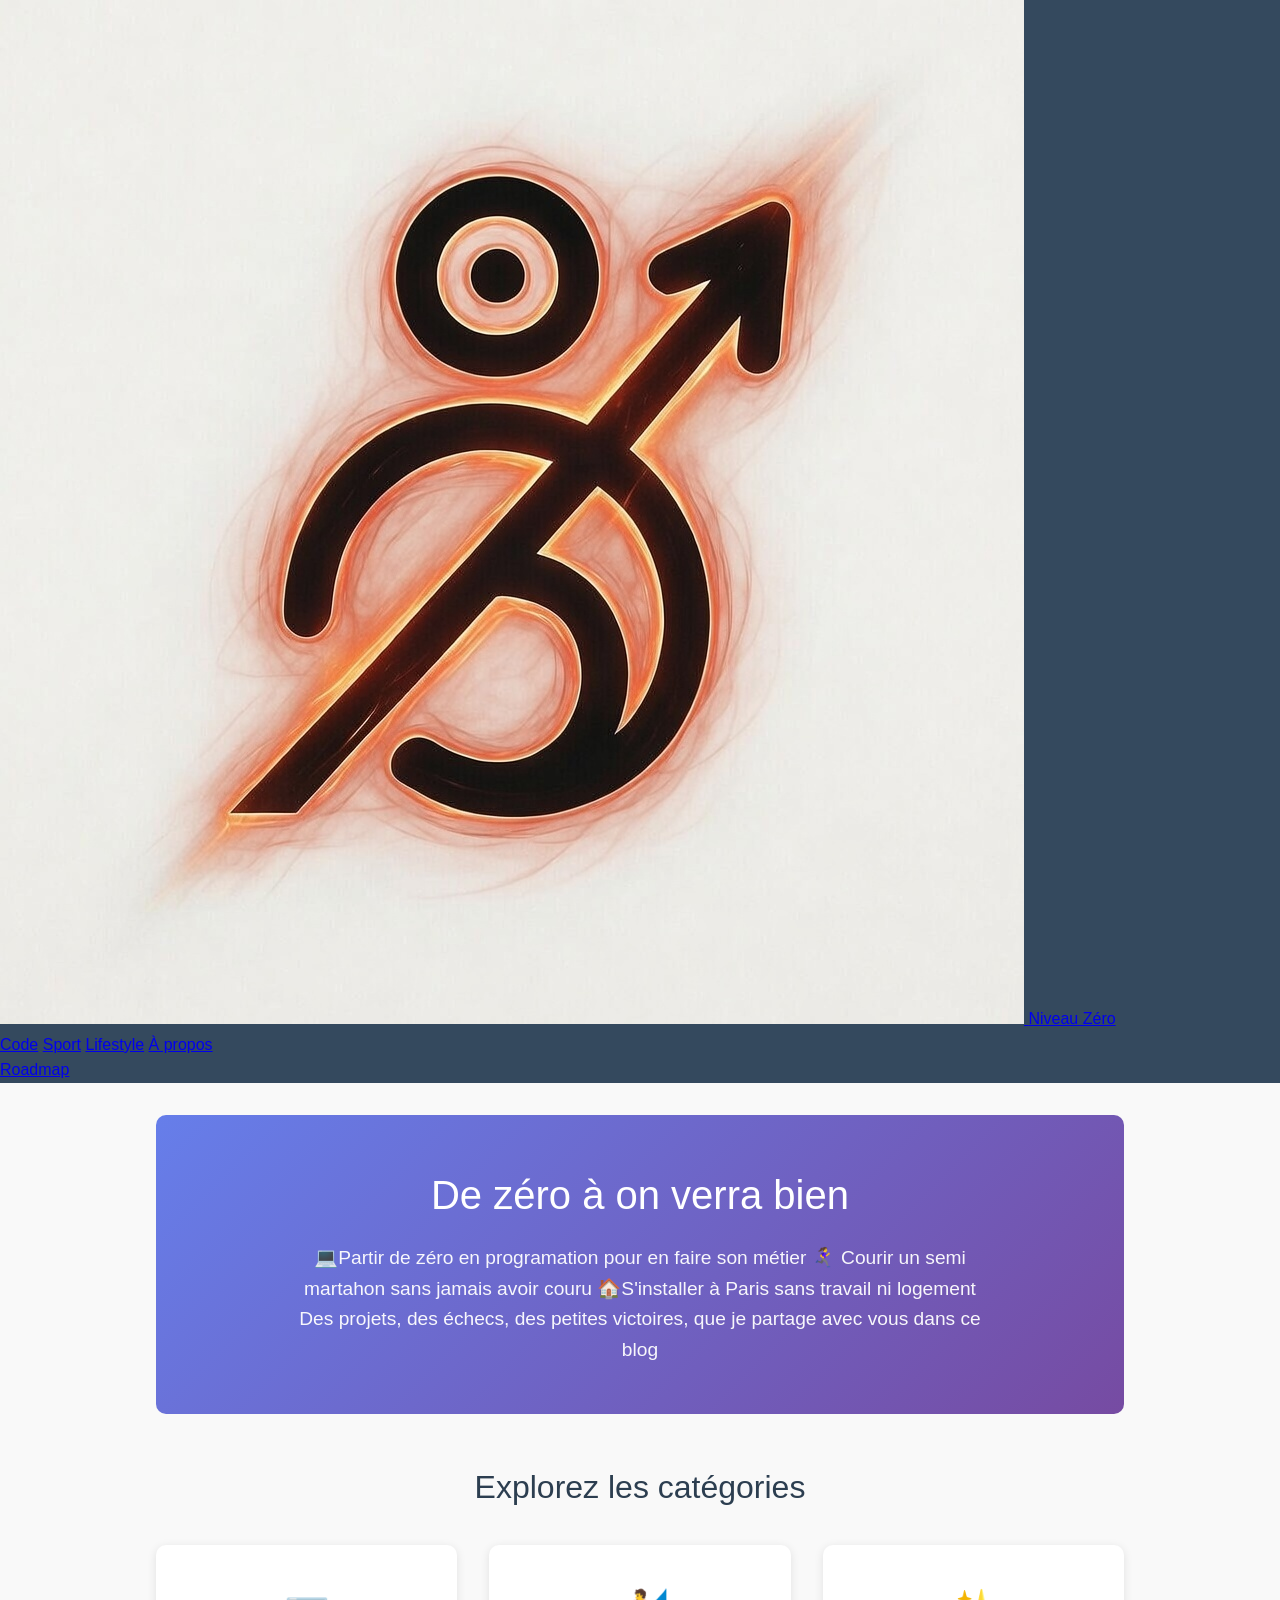
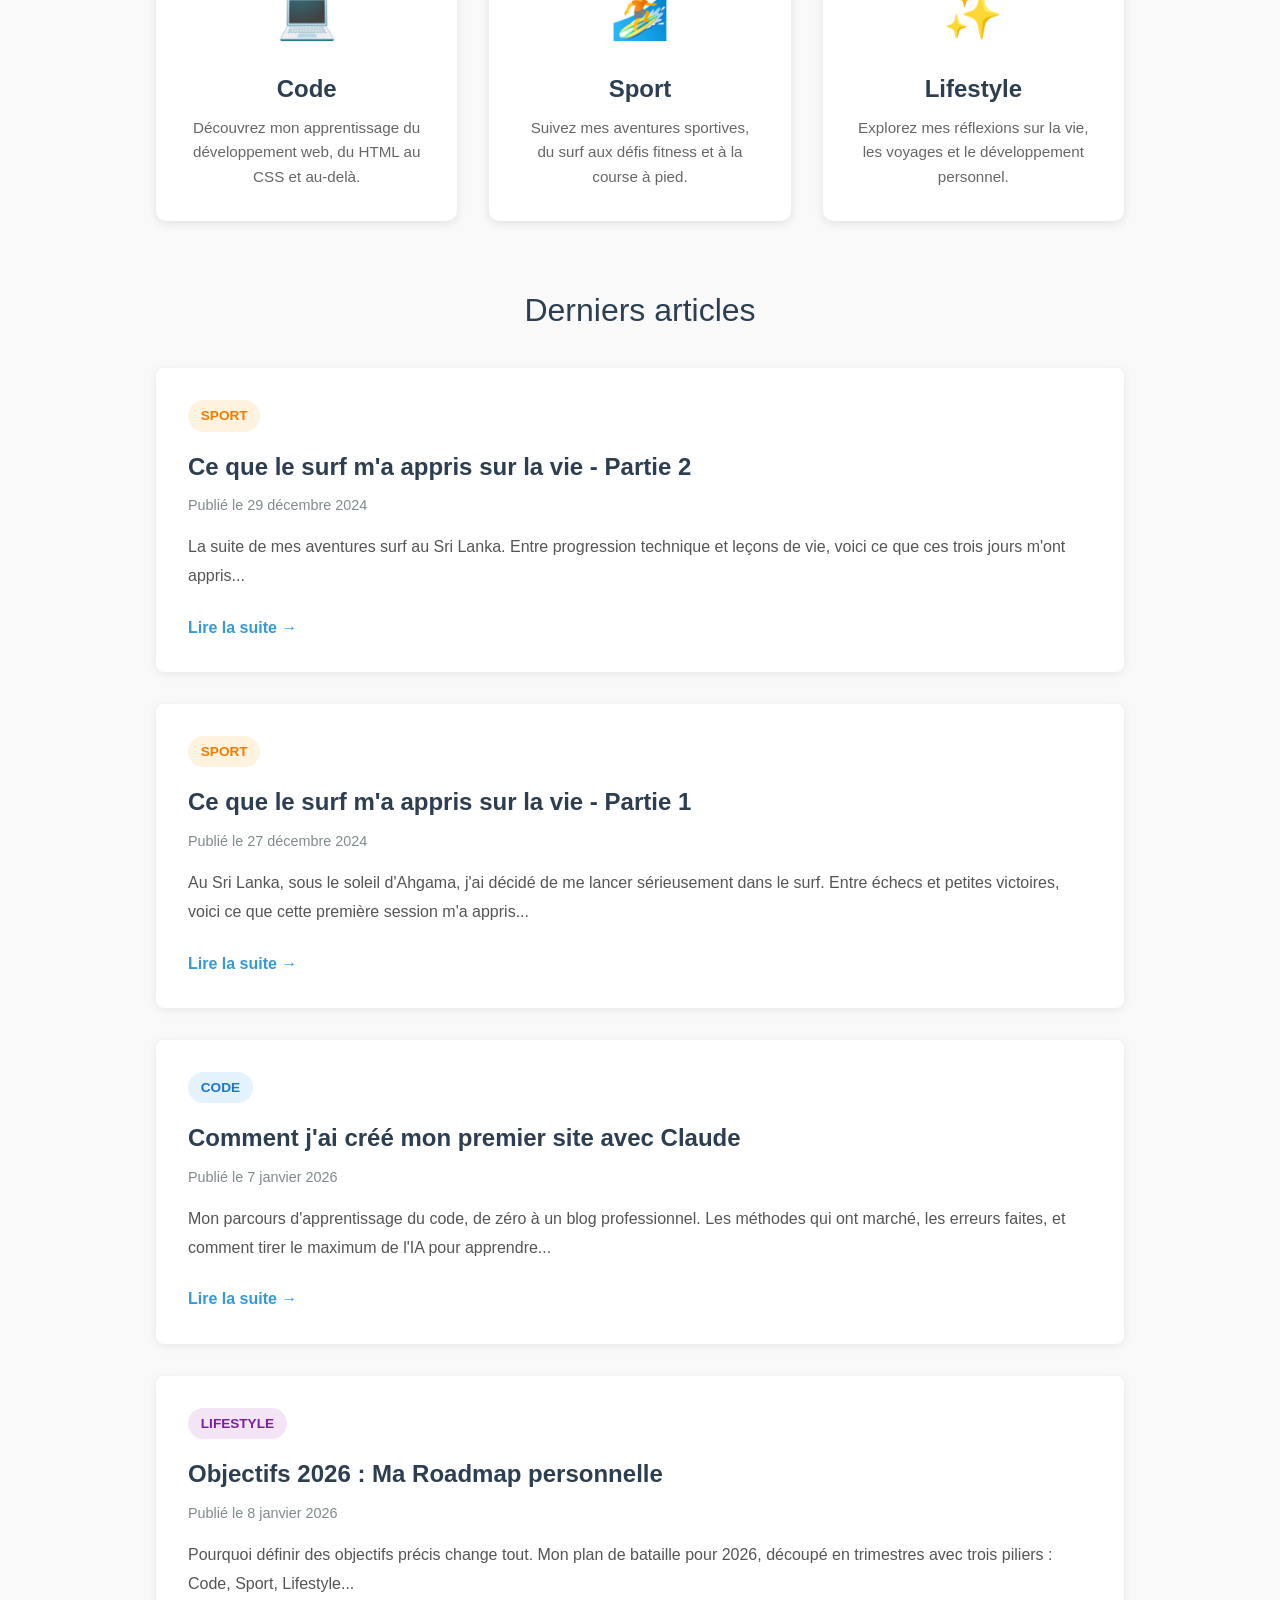
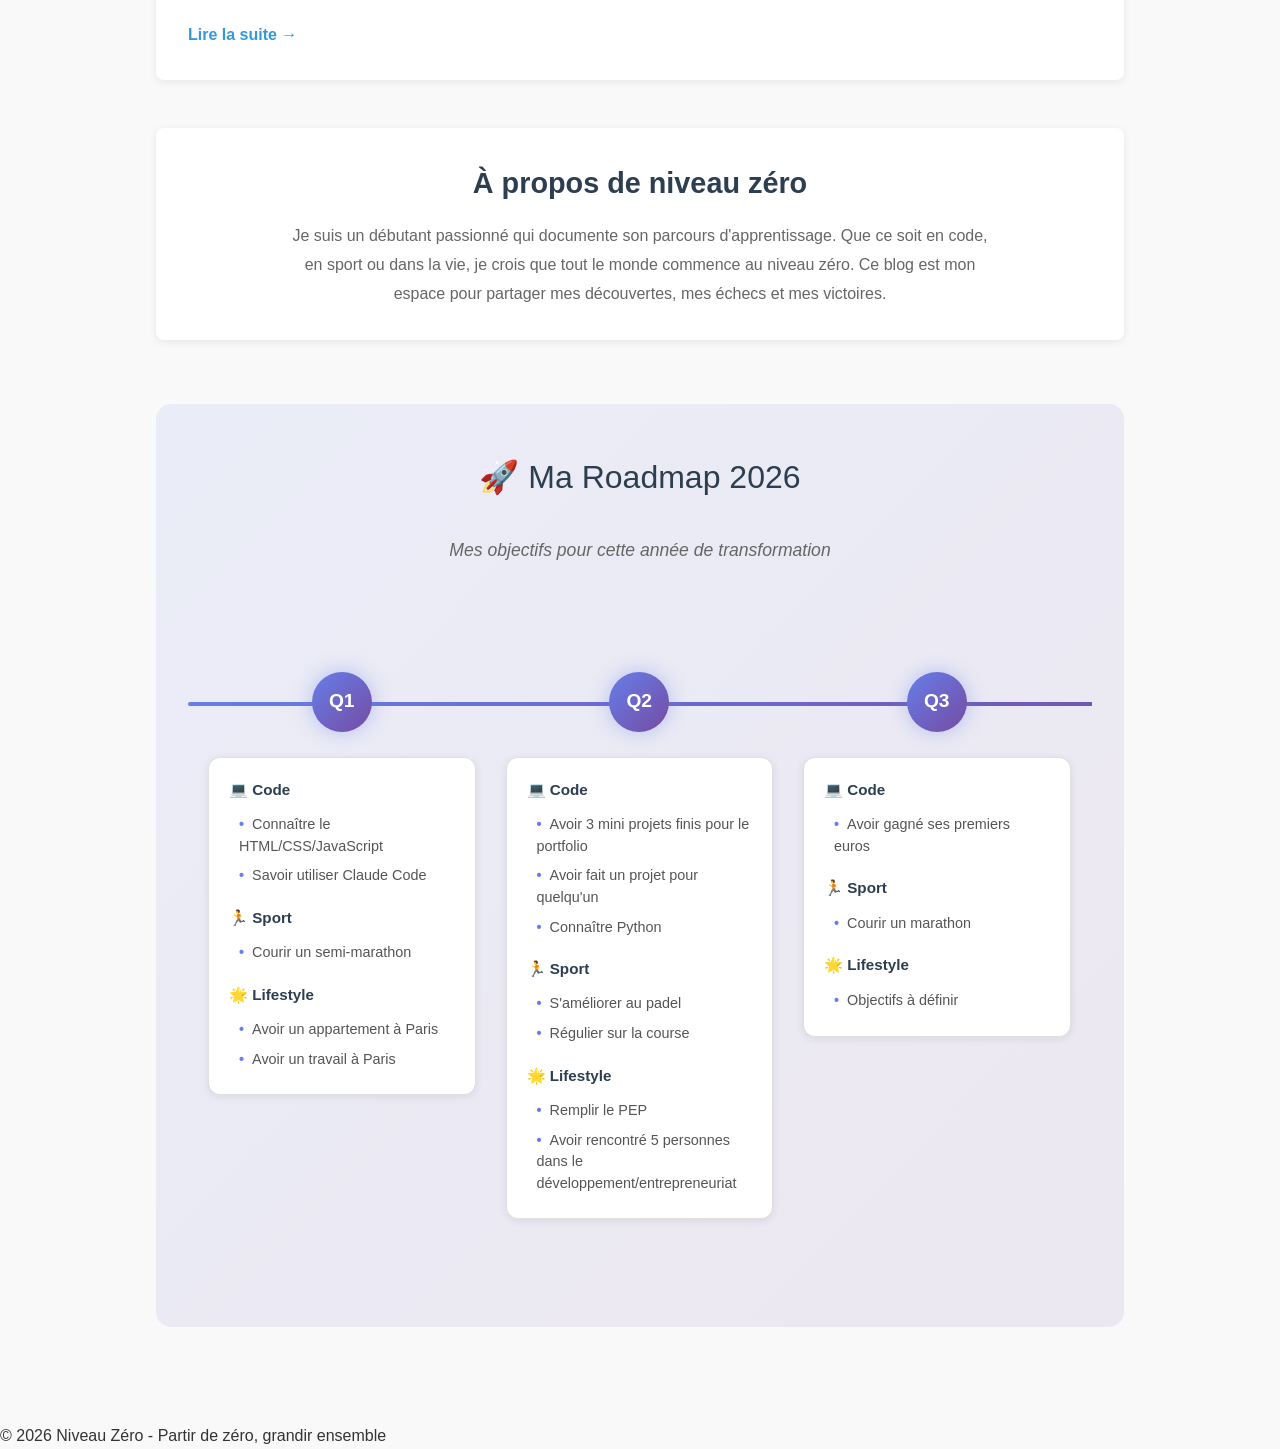
==== index.html @ fe8e60e7 "Merge branch 'main' of https://github.com/groosnoob/Niveau-Zero" ====
<html lang="fr">
<head>
    <meta charset="UTF-8">
    <meta name="viewport" content="width=device-width, initial-scale=1.0">
    <title>niveau zéro - Accueil</title>
    <link rel="stylesheet" href="css/style.css">
</head>
<body>
    <nav class="navbar">
        <div class="nav-left">
            <a href="index.html" class="nav-logo">
                <img class="logo-icon" src="images\logo-1.jpg" alt="logo-image">
                <span class="logo-text">Niveau Zéro</span>
            </a>
        </div>
        
        <div class="nav-center">
            <a href="pages/code.html">Code</a>
            <a href="pages/sport.html">Sport</a>
            <a href="pages/lifestyle.html">Lifestyle</a>
            <a href="#about">À propos</a>
        </div>
        
        <div class="nav-right">
            <a href="#roadmap" class="nav-roadmap">Roadmap</a>
        </div>
    </nav>
    
    <main>
        <!-- Hero Section -->
        <section class="hero">
            <h2>De zéro à on verra bien</h2>
            <p class="hero-subtitle">💻Partir de zéro en programation pour en faire son métier 🏃‍♀️‍➡️ Courir un semi martahon sans jamais avoir couru 🏠S'installer à Paris sans travail ni logement<br>Des projets, des échecs, des petites victoires, que je partage avec vous dans ce blog</p>
        </section>

        <!-- Category Cards -->
        <section class="categories">
            <h3 class="section-title">Explorez les catégories</h3>
            <div class="category-grid">
                <a href="pages/code.html" class="category-card">
                    <div class="category-icon">💻</div>
                    <h4>Code</h4>
                    <p>Découvrez mon apprentissage du développement web, du HTML au CSS et au-delà.</p>
                </a>

                <a href="pages/sport.html" class="category-card">
                    <div class="category-icon">🏄</div>
                    <h4>Sport</h4>
                    <p>Suivez mes aventures sportives, du surf aux défis fitness et à la course à pied.</p>
                </a>

                <a href="pages/lifestyle.html" class="category-card">
                    <div class="category-icon">✨</div>
                    <h4>Lifestyle</h4>
                    <p>Explorez mes réflexions sur la vie, les voyages et le développement personnel.</p>
                </a>
            </div>
        </section>

        <!-- Latest Articles -->
        <section class="latest-articles">
            <h3 class="section-title">Derniers articles</h3>
            
            <article class="article">
                <span class="article-category sport">Sport</span>
                <h2>Ce que le surf m'a appris sur la vie - Partie 2</h2>
                <div class="article-meta">Publié le 29 décembre 2024</div>
                <p>La suite de mes aventures surf au Sri Lanka. Entre progression technique et leçons de vie, voici ce que ces trois jours m'ont appris...</p>
                <a href="articles/surf-lecons-vie-partie2.html" class="read-more">Lire la suite →</a>
            </article>

            <article class="article">
                <span class="article-category sport">Sport</span>
                <h2>Ce que le surf m'a appris sur la vie - Partie 1</h2>
                <div class="article-meta">Publié le 27 décembre 2024</div>
                <p>Au Sri Lanka, sous le soleil d'Ahgama, j'ai décidé de me lancer sérieusement dans le surf. Entre échecs et petites victoires, voici ce que cette première session m'a appris...</p>
                <a href="articles/surf-lecons-vie-partie1.html" class="read-more">Lire la suite →</a>
            </article>

            <article class="article">
                <span class="article-category code">Code</span>
                <h2>Comment j'ai créé mon premier site avec Claude</h2>
                <div class="article-meta">Publié le 7 janvier 2026</div>
                <p>Mon parcours d'apprentissage du code, de zéro à un blog professionnel. Les méthodes qui ont marché, les erreurs faites, et comment tirer le maximum de l'IA pour apprendre...</p>
                <a href="articles/apprendre-coder-avec-claude.html" class="read-more">Lire la suite →</a>
            </article>

            <article class="article">
                <span class="article-category lifestyle">Lifestyle</span>
                <h2>Objectifs 2026 : Ma Roadmap personnelle</h2>
                <div class="article-meta">Publié le 8 janvier 2026</div>
                <p>Pourquoi définir des objectifs précis change tout. Mon plan de bataille pour 2026, découpé en trimestres avec trois piliers : Code, Sport, Lifestyle...</p>
                <a href="articles/roadmap-2026.html" class="read-more">Lire la suite →</a>
            </article>
        </section>

        <!-- About Section -->
        <section class="about" id="about">
            <h3>À propos de niveau zéro</h3>
            <p>Je suis un débutant passionné qui documente son parcours d'apprentissage. Que ce soit en code, en sport ou dans la vie, je crois que tout le monde commence au niveau zéro. Ce blog est mon espace pour partager mes découvertes, mes échecs et mes victoires.</p>
        </section>

        <!-- Roadmap Section (Footer) -->
        <section class="roadmap-section" id="roadmap">
            <h3 class="section-title">🚀 Ma Roadmap 2026</h3>
            <p class="roadmap-subtitle">Mes objectifs pour cette année de transformation</p>
            
            <div class="timeline-wrapper">
                <div class="timeline">
                    <!-- Q1 -->
                    <div class="quarter">
                        <div class="quarter-marker">Q1</div>
                        <div class="quarter-content">
                            <div class="category">
                                <div class="category-title">💻 Code</div>
                                <ul class="objectives">
                                    <li>Connaître le HTML/CSS/JavaScript</li>
                                    <li>Savoir utiliser Claude Code</li>
                                </ul>
                            </div>
                            <div class="category">
                                <div class="category-title">🏃 Sport</div>
                                <ul class="objectives">
                                    <li>Courir un semi-marathon</li>
                                </ul>
                            </div>
                            <div class="category">
                                <div class="category-title">🌟 Lifestyle</div>
                                <ul class="objectives">
                                    <li>Avoir un appartement à Paris</li>
                                    <li>Avoir un travail à Paris</li>
                                </ul>
                            </div>
                        </div>
                    </div>

                    <!-- Q2 -->
                    <div class="quarter">
                        <div class="quarter-marker">Q2</div>
                        <div class="quarter-content">
                            <div class="category">
                                <div class="category-title">💻 Code</div>
                                <ul class="objectives">
                                    <li>Avoir 3 mini projets finis pour le portfolio</li>
                                    <li>Avoir fait un projet pour quelqu'un</li>
                                    <li>Connaître Python</li>
                                </ul>
                            </div>
                            <div class="category">
                                <div class="category-title">🏃 Sport</div>
                                <ul class="objectives">
                                    <li>S'améliorer au padel</li>
                                    <li>Régulier sur la course</li>
                                </ul>
                            </div>
                            <div class="category">
                                <div class="category-title">🌟 Lifestyle</div>
                                <ul class="objectives">
                                    <li>Remplir le PEP</li>
                                    <li>Avoir rencontré 5 personnes dans le développement/entrepreneuriat</li>
                                </ul>
                            </div>
                        </div>
                    </div>

                    <!-- Q3 -->
                    <div class="quarter">
                        <div class="quarter-marker">Q3</div>
                        <div class="quarter-content">
                            <div class="category">
                                <div class="category-title">💻 Code</div>
                                <ul class="objectives">
                                    <li>Avoir gagné ses premiers euros</li>
                                </ul>
                            </div>
                            <div class="category">
                                <div class="category-title">🏃 Sport</div>
                                <ul class="objectives">
                                    <li>Courir un marathon</li>
                                </ul>
                            </div>
                            <div class="category">
                                <div class="category-title">🌟 Lifestyle</div>
                                <ul class="objectives">
                                    <li>Objectifs à définir</li>
                                </ul>
                            </div>
                        </div>
                    </div>

                    <!-- Q4 -->
                    <div class="quarter">
                        <div class="quarter-marker">Q4</div>
                        <div class="quarter-content">
                            <div class="category">
                                <div class="category-title">💻 Code</div>
                                <ul class="objectives">
                                    <li>Automatisation de projets</li>
                                </ul>
                            </div>
                            <div class="category">
                                <div class="category-title">🏃 Sport</div>
                                <ul class="objectives">
                                    <li>Marathon</li>
                                </ul>
                            </div>
                            <div class="category">
                                <div class="category-title">🌟 Lifestyle</div>
                                <ul class="objectives">
                                    <li>Pouvoir prendre la décision de bouger</li>
                                    <li>Avoir lu 12 livres</li>
                                </ul>
                            </div>
                        </div>
                    </div>
                </div>
            </div>
        </section>
    </main>

    <footer class="site-footer">
        <p>© 2026 Niveau Zéro - Partir de zéro, grandir ensemble</p>
    </footer>
</body>
</html>
---- css/style.css ----
/* Reset and Base Styles */
* {
    margin: 0;
    padding: 0;
    box-sizing: border-box;
}

body {
    font-family: Arial, sans-serif;
    line-height: 1.6;
    color: #333;
    background-color: #f9f9f9;
}

/* Header */
header {
    background-color: #2c3e50;
    color: white;
    padding: 2rem;
    text-align: center;
}

header h1 {
    font-size: 2.5rem;
    font-weight: 300;
    letter-spacing: 2px;
}

.logo {
    color: white;
    text-decoration: none;
    transition: opacity 0.3s;
}

.logo:hover {
    opacity: 0.8;
}

/* Navigation */
nav {
    background-color: #34495e;
    padding: 0;
}

nav ul {
    list-style: none;
    display: flex;
    justify-content: center;
}

nav ul li {
    flex: 1;
    text-align: center;
    max-width: 200px;
}

nav ul li a {
    display: block;
    color: white;
    text-decoration: none;
    padding: 1rem;
    transition: background-color 0.3s;
}

nav ul li a:hover {
    background-color: #2c3e50;
}

nav ul li a.active {
    background-color: #1a252f;
}

/* Main Content */
main {
    max-width: 1000px;
    margin: 0 auto;
    padding: 2rem 1rem;
}

/* Hero Section */
.hero {
    text-align: center;
    padding: 3rem 1rem;
    background: linear-gradient(135deg, #667eea 0%, #764ba2 100%);
    color: white;
    border-radius: 10px;
    margin-bottom: 3rem;
}

.hero h2 {
    font-size: 2.5rem;
    margin-bottom: 1rem;
    font-weight: 400;
}

.hero-subtitle {
    font-size: 1.2rem;
    opacity: 0.95;
    max-width: 700px;
    margin: 0 auto;
}

/* Roadmap Section */
.roadmap-section {
    margin: 4rem 0;
    padding: 3rem 2rem;
    background: linear-gradient(135deg, rgba(102, 126, 234, 0.1), rgba(118, 75, 162, 0.1));
    border-radius: 15px;
}

.roadmap-subtitle {
    text-align: center;
    color: #666;
    font-size: 1.1rem;
    margin-bottom: 3rem;
    font-style: italic;
}

.timeline-wrapper {
    position: relative;
    overflow-x: auto;
    padding: 40px 0;
}

.timeline {
    display: flex;
    gap: 30px;
    position: relative;
    min-width: 1200px;
    padding: 20px;
}

.timeline::before {
    content: '';
    position: absolute;
    top: 50px;
    left: 0;
    right: 0;
    height: 4px;
    background: linear-gradient(90deg, #667eea, #764ba2);
    border-radius: 2px;
}

.quarter {
    flex: 1;
    position: relative;
}

.quarter-marker {
    position: relative;
    width: 60px;
    height: 60px;
    background: linear-gradient(135deg, #667eea, #764ba2);
    border-radius: 50%;
    display: flex;
    align-items: center;
    justify-content: center;
    font-weight: bold;
    font-size: 1.2em;
    color: white;
    box-shadow: 0 0 20px rgba(102, 126, 234, 0.4);
    margin: 0 auto 25px;
    z-index: 10;
}

.quarter-content {
    background: white;
    border-radius: 12px;
    padding: 20px;
    border: 1px solid #e0e0e0;
    transition: all 0.3s ease;
    min-height: 280px;
    box-shadow: 0 2px 8px rgba(0,0,0,0.08);
}

.quarter-content:hover {
    border-color: rgba(102, 126, 234, 0.5);
    transform: translateY(-5px);
    box-shadow: 0 5px 15px rgba(0,0,0,0.12);
}

.quarter-content .category {
    margin-bottom: 15px;
}

.quarter-content .category:last-child {
    margin-bottom: 0;
}

.quarter-content .category-title {
    font-size: 0.95em;
    font-weight: bold;
    margin-bottom: 8px;
    color: #2c3e50;
}

.objectives {
    list-style: none;
    padding-left: 10px;
}

.objectives li {
    padding: 4px 0;
    color: #555;
    font-size: 0.9em;
    line-height: 1.5;
}

.objectives li::before {
    content: '•';
    margin-right: 8px;
    color: #667eea;
    font-weight: bold;
}

/* Custom scrollbar for roadmap */
.timeline-wrapper::-webkit-scrollbar {
    height: 8px;
}

.timeline-wrapper::-webkit-scrollbar-track {
    background: rgba(0, 0, 0, 0.05);
    border-radius: 10px;
}

.timeline-wrapper::-webkit-scrollbar-thumb {
    background: rgba(102, 126, 234, 0.5);
    border-radius: 10px;
}

.timeline-wrapper::-webkit-scrollbar-thumb:hover {
    background: rgba(102, 126, 234, 0.7);
}

/* Section Titles */
.section-title {
    font-size: 2rem;
    color: #2c3e50;
    margin-bottom: 2rem;
    text-align: center;
    font-weight: 400;
}

/* Category Cards */
.categories {
    margin-bottom: 4rem;
}

.category-grid {
    display: grid;
    grid-template-columns: repeat(auto-fit, minmax(280px, 1fr));
    gap: 2rem;
    margin-bottom: 2rem;
}

.category-card {
    background: white;
    padding: 2rem;
    border-radius: 10px;
    text-align: center;
    text-decoration: none;
    color: #333;
    box-shadow: 0 2px 10px rgba(0,0,0,0.1);
    transition: transform 0.3s, box-shadow 0.3s;
}

.category-card:hover {
    transform: translateY(-5px);
    box-shadow: 0 5px 20px rgba(0,0,0,0.15);
}

.category-icon {
    font-size: 3rem;
    margin-bottom: 1rem;
}

.category-card h4 {
    font-size: 1.5rem;
    color: #2c3e50;
    margin-bottom: 0.5rem;
}

.category-card p {
    color: #666;
    font-size: 0.95rem;
}

/* Latest Articles Section */
.latest-articles {
    margin-bottom: 3rem;
}

/* Articles */
.article {
    background-color: #fff;
    padding: 2rem;
    margin-bottom: 2rem;
    border-radius: 8px;
    box-shadow: 0 2px 8px rgba(0,0,0,0.08);
    transition: box-shadow 0.3s;
    position: relative;
}

.article:hover {
    box-shadow: 0 4px 15px rgba(0,0,0,0.12);
}

.article-category {
    display: inline-block;
    padding: 0.3rem 0.8rem;
    border-radius: 20px;
    font-size: 0.85rem;
    font-weight: bold;
    margin-bottom: 1rem;
    text-transform: uppercase;
}

.article-category.code {
    background-color: #e3f2fd;
    color: #1976d2;
}

.article-category.sport {
    background-color: #fff3e0;
    color: #f57c00;
}

.article-category.lifestyle {
    background-color: #f3e5f5;
    color: #7b1fa2;
}

.article h2 {
    color: #2c3e50;
    margin-bottom: 0.5rem;
    font-size: 1.5rem;
}

.article-meta {
    color: #7f8c8d;
    font-size: 0.9rem;
    margin-bottom: 1rem;
}

.article p {
    color: #555;
    line-height: 1.8;
    margin-bottom: 1rem;
}

.read-more {
    display: inline-block;
    margin-top: 0.5rem;
    color: #3498db;
    text-decoration: none;
    font-weight: bold;
    transition: color 0.3s;
}

.read-more:hover {
    color: #2980b9;
}

/* Intro Text */
.intro {
    font-size: 1.2rem;
    color: #555;
    margin-bottom: 2rem;
    text-align: center;
    font-style: italic;
}

/* About Section */
.about {
    background: white;
    padding: 2rem;
    border-radius: 8px;
    text-align: center;
    box-shadow: 0 2px 8px rgba(0,0,0,0.08);
}

.about h3 {
    color: #2c3e50;
    margin-bottom: 1rem;
    font-size: 1.8rem;
}

.about p {
    color: #666;
    line-height: 1.8;
    max-width: 700px;
    margin: 0 auto;
}

/* Full Article Page Styles */
.article-full {
    max-width: 750px;
    margin: 2rem auto;
    background: white;
    padding: 3rem;
    border-radius: 8px;
    box-shadow: 0 2px 10px rgba(0,0,0,0.08);
}

.back-link {
    display: inline-block;
    color: #3498db;
    text-decoration: none;
    font-weight: 500;
    margin-bottom: 2rem;
    transition: color 0.3s;
}

.back-link:hover {
    color: #2980b9;
}

.article-header {
    text-align: center;
    margin-bottom: 3rem;
    padding-bottom: 2rem;
    border-bottom: 2px solid #f0f0f0;
}

.article-title {
    font-size: 2.5rem;
    color: #2c3e50;
    margin: 1rem 0;
    line-height: 1.3;
    font-weight: 500;
}

.article-content {
    font-size: 1.1rem;
    line-height: 1.9;
    color: #333;
}

.article-content p {
    margin-bottom: 1.5rem;
}

.article-content h3 {
    font-size: 1.6rem;
    color: #2c3e50;
    margin-top: 2.5rem;
    margin-bottom: 1rem;
    font-weight: 500;
}

.article-content h4 {
    font-size: 1.3rem;
    color: #34495e;
    margin-top: 2rem;
    margin-bottom: 0.8rem;
}

.highlight {
    background: linear-gradient(120deg, #fff3e0 0%, #fff3e0 100%);
    background-repeat: no-repeat;
    background-size: 100% 40%;
    background-position: 0 85%;
    padding: 0.3rem 0;
    font-style: italic;
    font-weight: 500;
}

.key-takeaways {
    background: #f8f9fa;
    padding: 2rem;
    border-left: 4px solid #f57c00;
    margin: 2rem 0;
    border-radius: 4px;
}

.key-takeaways h4 {
    color: #2c3e50;
    margin-bottom: 1rem;
    font-size: 1.2rem;
}

.key-takeaways ul {
    margin-left: 1.5rem;
}

.key-takeaways li {
    margin-bottom: 0.8rem;
    line-height: 1.7;
}

.article-footer {
    margin-top: 3rem;
    padding-top: 2rem;
    border-top: 2px solid #f0f0f0;
}

/* Responsive Design */
@media (max-width: 768px) {
    .hero h2 {
        font-size: 2rem;
    }

    .hero-subtitle {
        font-size: 1rem;
    }

    .category-grid {
        grid-template-columns: 1fr;
    }

    nav ul {
        flex-direction: column;
    }

    nav ul li {
        max-width: 100%;
    }

    .article-full {
        padding: 1.5rem;
    }

    .article-title {
        font-size: 1.8rem;
    }

    .article-content {
        font-size: 1rem;
    }
}
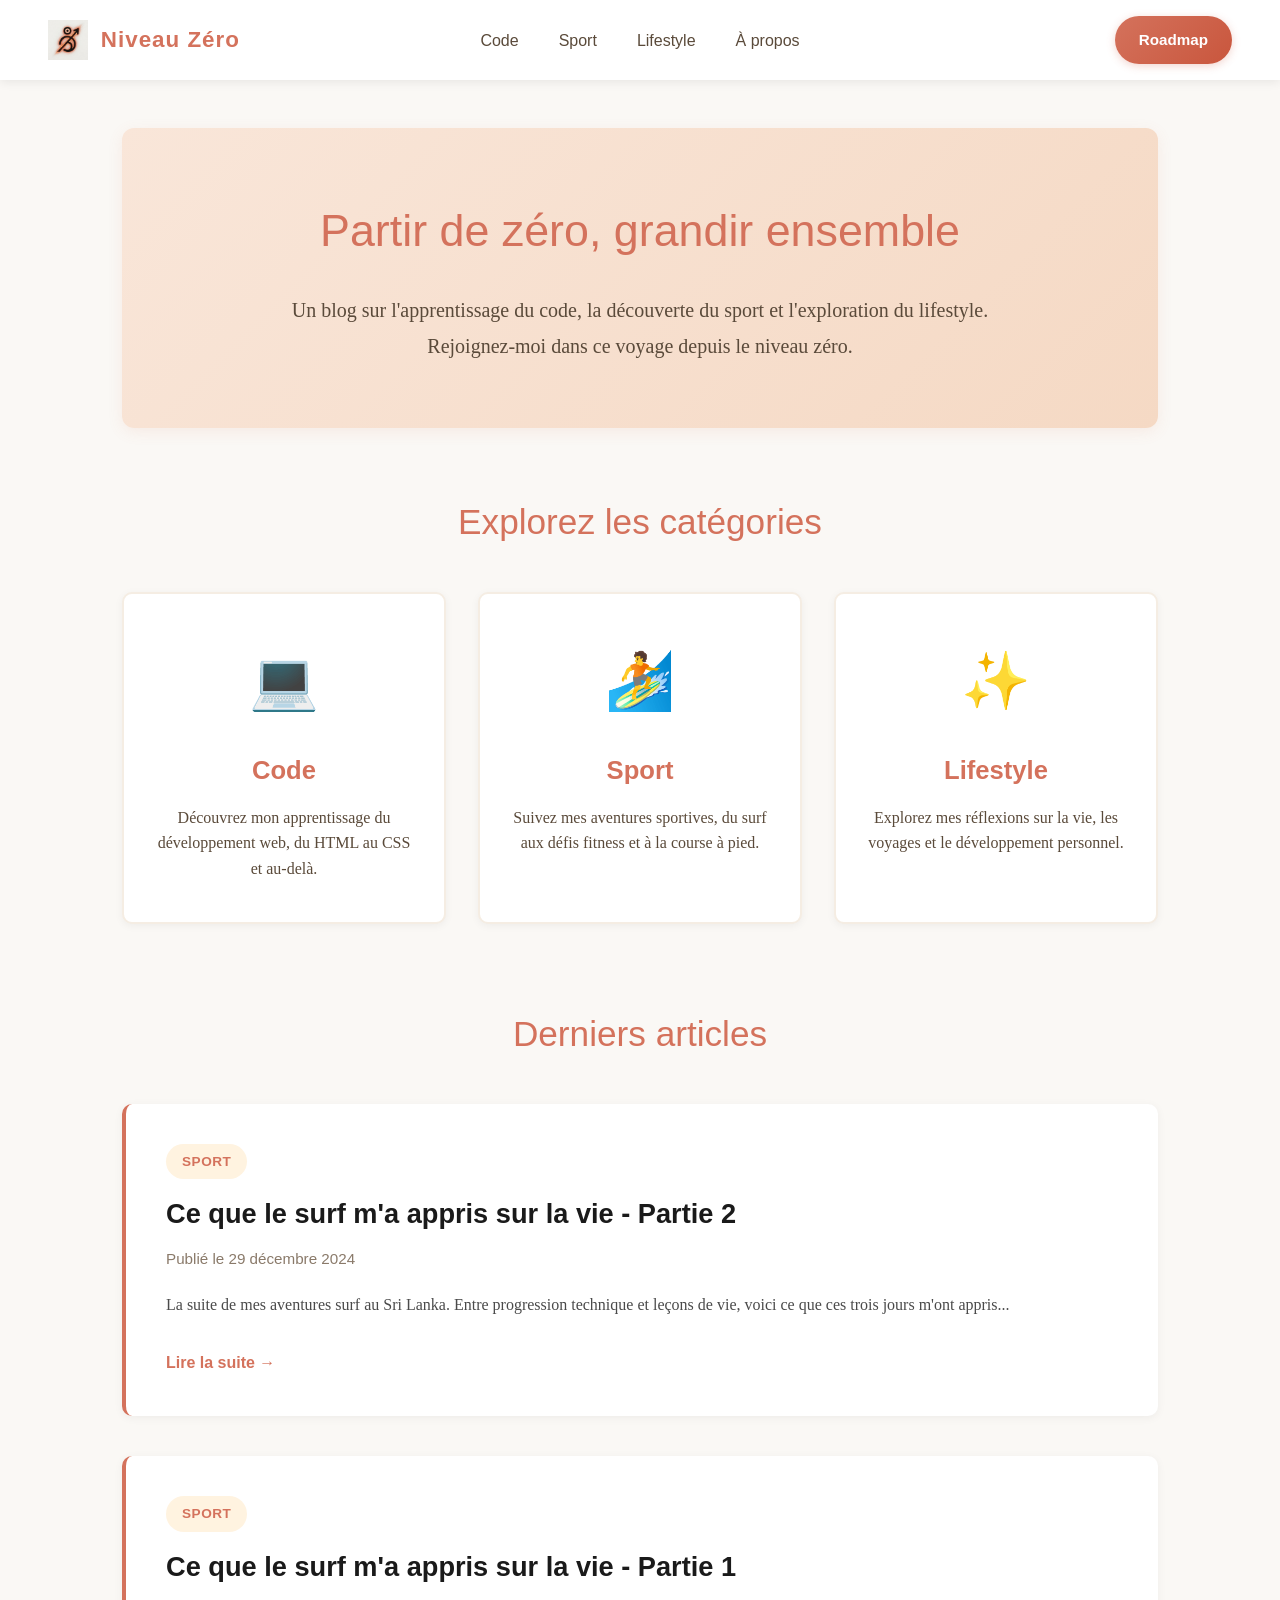
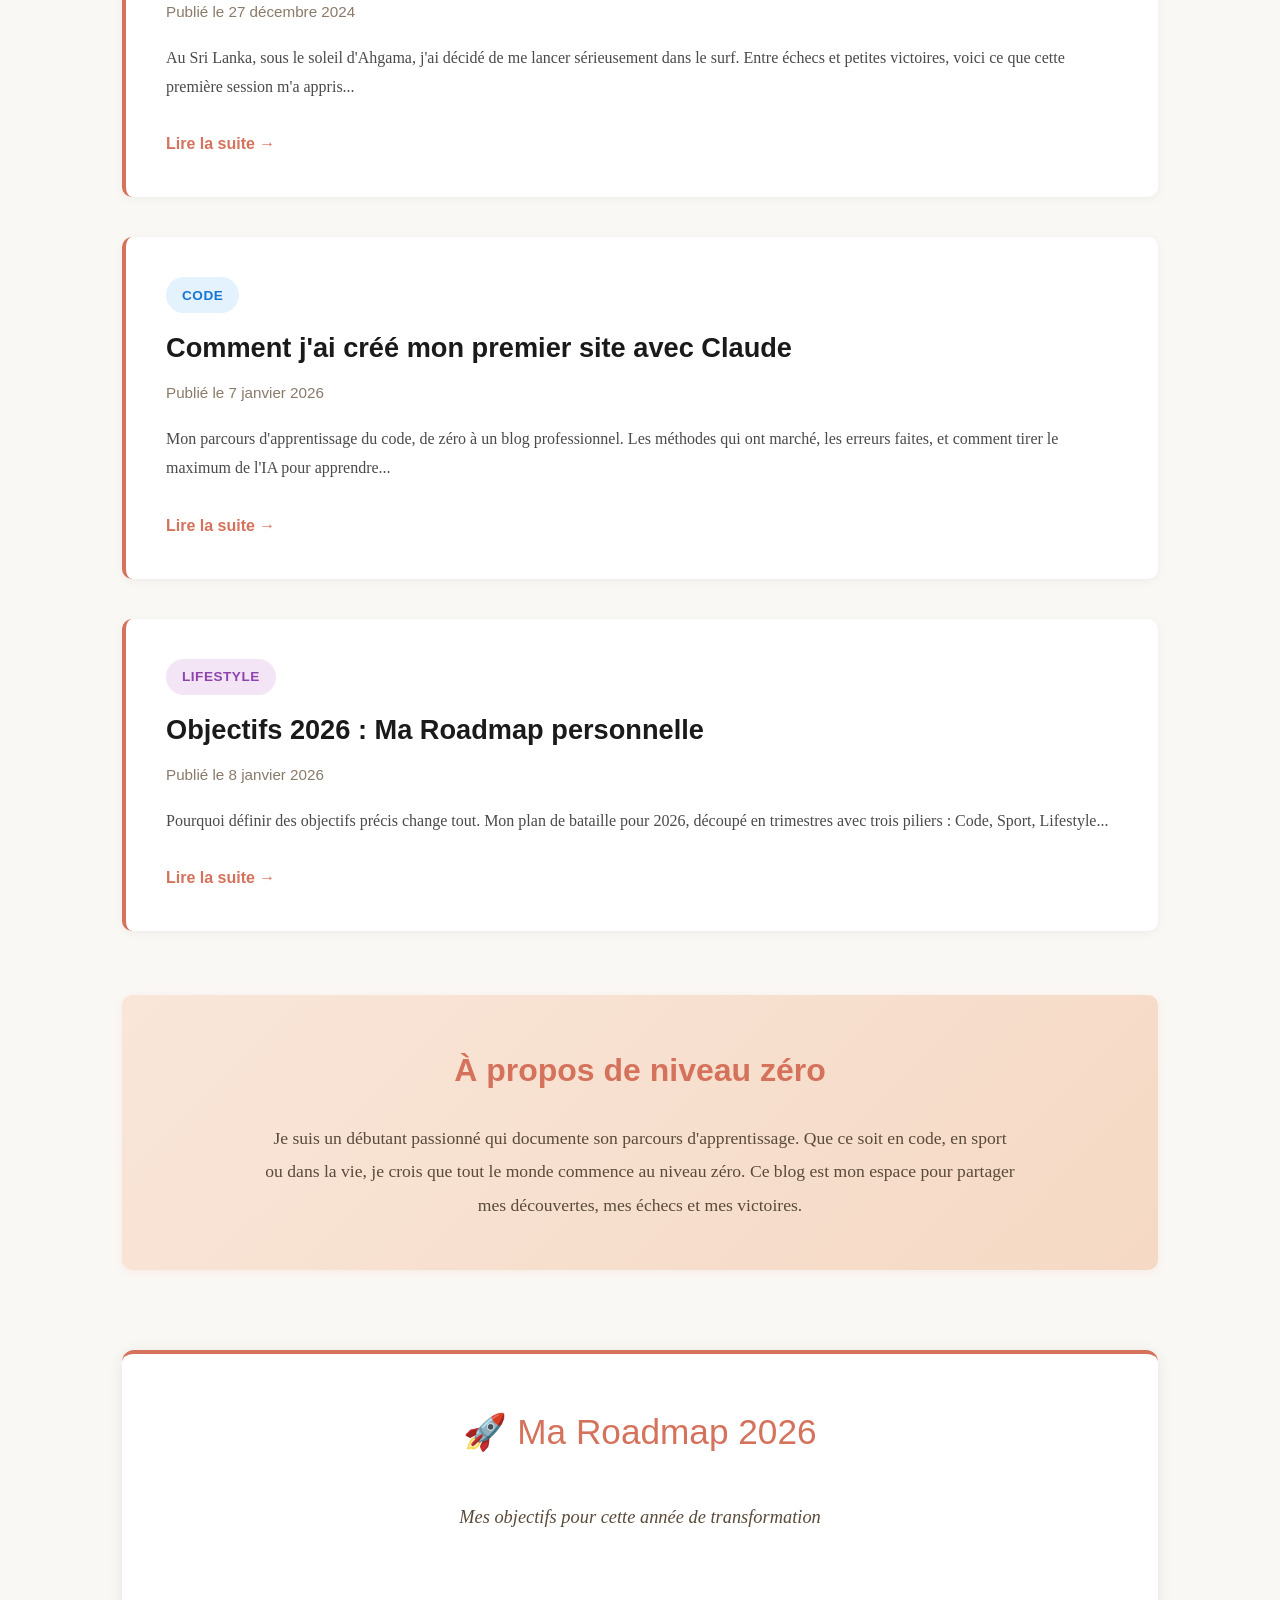
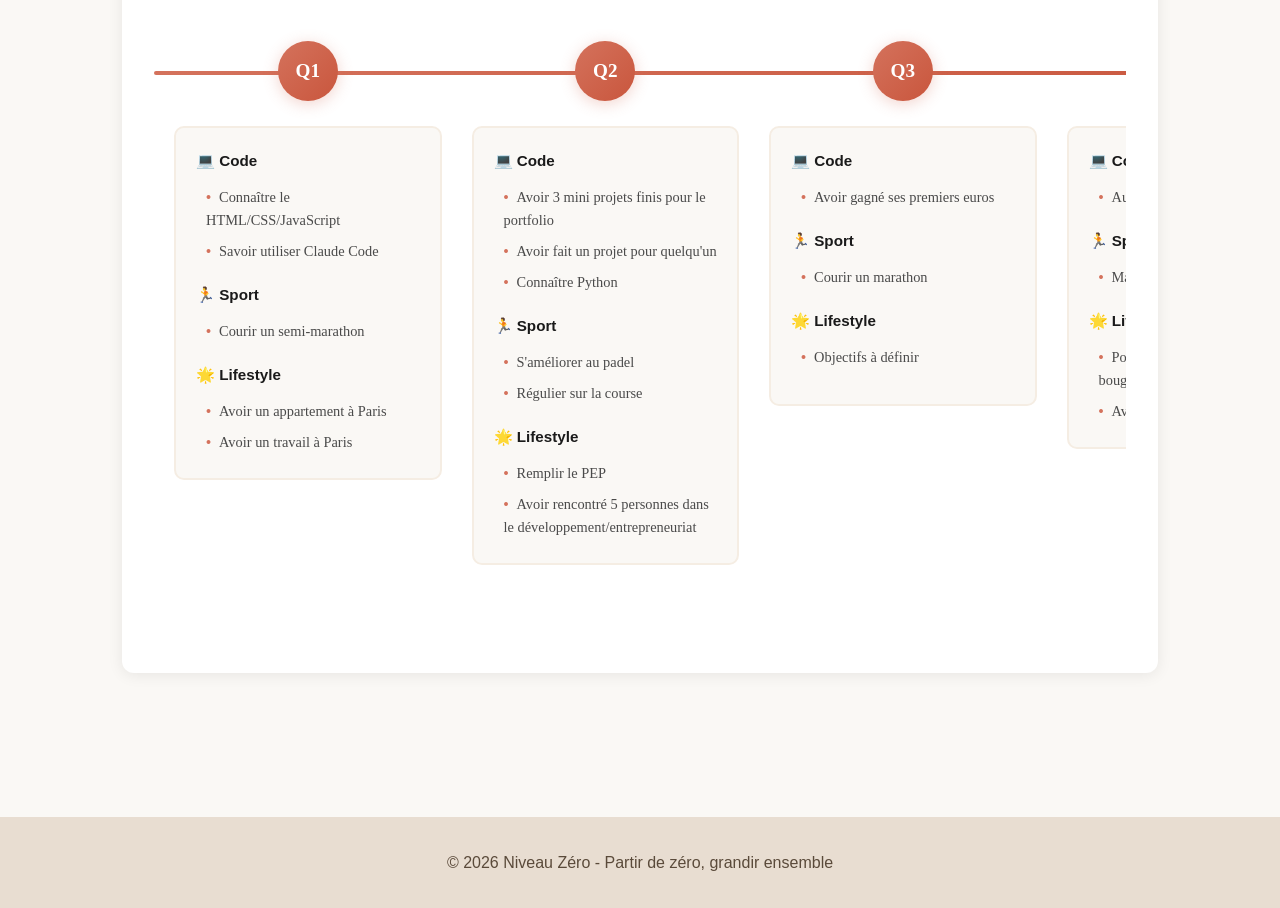
==== commit 263bdc39: "changement de la charte graphique" ====
--- a/index.html
+++ b/index.html
@@ -1,3 +1,4 @@
+<!DOCTYPE html>
 <html lang="fr">
 <head>
     <meta charset="UTF-8">
@@ -9,7 +10,7 @@
     <nav class="navbar">
         <div class="nav-left">
             <a href="index.html" class="nav-logo">
-                <img class="logo-icon" src="images\logo-1.jpg" alt="logo-image">
+                <img src="images\logo-1.jpg" alt="Niveau Zéro Logo" class="logo-icon">
                 <span class="logo-text">Niveau Zéro</span>
             </a>
         </div>
@@ -29,8 +30,8 @@
     <main>
         <!-- Hero Section -->
         <section class="hero">
-            <h2>De zéro à on verra bien</h2>
-            <p class="hero-subtitle">💻Partir de zéro en programation pour en faire son métier 🏃‍♀️‍➡️ Courir un semi martahon sans jamais avoir couru 🏠S'installer à Paris sans travail ni logement<br>Des projets, des échecs, des petites victoires, que je partage avec vous dans ce blog</p>
+            <h2>Partir de zéro, grandir ensemble</h2>
+            <p class="hero-subtitle">Un blog sur l'apprentissage du code, la découverte du sport et l'exploration du lifestyle. Rejoignez-moi dans ce voyage depuis le niveau zéro.</p>
         </section>
 
         <!-- Category Cards -->
@@ -222,4 +223,4 @@
         <p>© 2026 Niveau Zéro - Partir de zéro, grandir ensemble</p>
     </footer>
 </body>
-</html>
+</html>
--- a/css/style.css
+++ b/css/style.css
@@ -1,3 +1,8 @@
+/* ========================================
+   NIVEAU ZÉRO - DIRECTION ARTISTIQUE
+   Palette: Tons chauds, accueillants et professionnels
+   ======================================== */
+
 /* Reset and Base Styles */
 * {
     margin: 0;
@@ -6,112 +11,363 @@
 }
 
 body {
-    font-family: Arial, sans-serif;
-    line-height: 1.6;
-    color: #333;
-    background-color: #f9f9f9;
-}
-
-/* Header */
-header {
-    background-color: #2c3e50;
-    color: white;
-    padding: 2rem;
-    text-align: center;
-}
-
-header h1 {
-    font-size: 2.5rem;
-    font-weight: 300;
-    letter-spacing: 2px;
-}
-
-.logo {
-    color: white;
+    font-family: 'Georgia', 'Times New Roman', serif;
+    line-height: 1.7;
+    color: #2d2d2d;
+    background-color: #faf8f5;
+}
+
+/* Typography */
+h1, h2, h3, h4 {
+    font-family: 'Arial', 'Helvetica', sans-serif;
+    font-weight: 600;
+    color: #1a1a1a;
+}
+
+/* ========================================
+   NAVIGATION BAR
+   ======================================== */
+.navbar {
+    background-color: #fff;
+    padding: 1rem 3rem;
+    display: flex;
+    justify-content: space-between;
+    align-items: center;
+    box-shadow: 0 2px 10px rgba(0,0,0,0.08);
+    position: sticky;
+    top: 0;
+    z-index: 1000;
+}
+
+/* Left: Logo */
+.nav-left {
+    flex: 1;
+}
+
+.nav-logo {
+    display: flex;
+    align-items: center;
+    gap: 0.8rem;
     text-decoration: none;
-    transition: opacity 0.3s;
-}
-
-.logo:hover {
-    opacity: 0.8;
-}
-
-/* Navigation */
-nav {
-    background-color: #34495e;
-    padding: 0;
-}
-
-nav ul {
-    list-style: none;
+    color: #1a1a1a;
+    transition: transform 0.3s ease;
+}
+
+.nav-logo:hover {
+    transform: scale(1.05);
+}
+
+.logo-icon {
+    width: 40px;
+    height: 40px;
+    object-fit: contain;
+}
+
+.logo-text {
+    font-family: 'Arial', sans-serif;
+    font-size: 1.4rem;
+    font-weight: 600;
+    color: #d4725c;
+    letter-spacing: 1px;
+}
+
+/* Center: Main Links */
+.nav-center {
+    flex: 2;
     display: flex;
     justify-content: center;
-}
-
-nav ul li {
+    gap: 2.5rem;
+}
+
+.nav-center a {
+    color: #5a4a3a;
+    text-decoration: none;
+    font-family: 'Arial', sans-serif;
+    font-weight: 500;
+    font-size: 1rem;
+    padding: 0.5rem 0;
+    position: relative;
+    transition: color 0.3s ease;
+}
+
+.nav-center a::after {
+    content: '';
+    position: absolute;
+    bottom: 0;
+    left: 0;
+    width: 0;
+    height: 2px;
+    background-color: #d4725c;
+    transition: width 0.3s ease;
+}
+
+.nav-center a:hover {
+    color: #d4725c;
+}
+
+.nav-center a:hover::after,
+.nav-center a.active::after {
+    width: 100%;
+}
+
+.nav-center a.active {
+    color: #d4725c;
+}
+
+/* Right: Roadmap Link */
+.nav-right {
     flex: 1;
-    text-align: center;
-    max-width: 200px;
-}
-
-nav ul li a {
-    display: block;
-    color: white;
+    display: flex;
+    justify-content: flex-end;
+}
+
+.nav-roadmap {
+    background: linear-gradient(135deg, #d4725c 0%, #c9563d 100%);
+    color: #fff;
     text-decoration: none;
-    padding: 1rem;
-    transition: background-color 0.3s;
-}
-
-nav ul li a:hover {
-    background-color: #2c3e50;
-}
-
-nav ul li a.active {
-    background-color: #1a252f;
-}
-
-/* Main Content */
+    padding: 0.7rem 1.5rem;
+    border-radius: 25px;
+    font-family: 'Arial', sans-serif;
+    font-weight: 600;
+    font-size: 0.95rem;
+    transition: all 0.3s ease;
+    box-shadow: 0 2px 8px rgba(212, 114, 92, 0.3);
+}
+
+.nav-roadmap:hover {
+    transform: translateY(-2px);
+    box-shadow: 0 4px 12px rgba(212, 114, 92, 0.4);
+}
+
+/* ========================================
+   HEADER (removed, now using navbar)
+   ======================================== */
+
+/* ========================================
+   MAIN CONTENT
+   ======================================== */
 main {
-    max-width: 1000px;
+    max-width: 1100px;
     margin: 0 auto;
-    padding: 2rem 1rem;
-}
-
-/* Hero Section */
+    padding: 3rem 2rem;
+}
+
+/* ========================================
+   HERO SECTION
+   ======================================== */
 .hero {
     text-align: center;
-    padding: 3rem 1rem;
-    background: linear-gradient(135deg, #667eea 0%, #764ba2 100%);
-    color: white;
+    padding: 4rem 2rem;
+    background: linear-gradient(135deg, #f9e6d9 0%, #f5d9c4 100%);
+    border-radius: 12px;
+    margin-bottom: 4rem;
+    box-shadow: 0 4px 15px rgba(212, 114, 92, 0.1);
+}
+
+.hero h2 {
+    font-size: 2.8rem;
+    margin-bottom: 1.5rem;
+    font-weight: 400;
+    color: #d4725c;
+}
+
+.hero-subtitle {
+    font-size: 1.25rem;
+    color: #5a4a3a;
+    max-width: 750px;
+    margin: 0 auto;
+    line-height: 1.8;
+}
+
+/* ========================================
+   SECTION TITLES
+   ======================================== */
+.section-title {
+    font-size: 2.2rem;
+    color: #d4725c;
+    margin-bottom: 2.5rem;
+    text-align: center;
+    font-weight: 500;
+}
+
+/* ========================================
+   CATEGORY CARDS
+   ======================================== */
+.categories {
+    margin-bottom: 5rem;
+}
+
+.category-grid {
+    display: grid;
+    grid-template-columns: repeat(auto-fit, minmax(300px, 1fr));
+    gap: 2rem;
+    margin-bottom: 2rem;
+}
+
+.category-card {
+    background: #fff;
+    padding: 2.5rem 2rem;
     border-radius: 10px;
-    margin-bottom: 3rem;
-}
-
-.hero h2 {
-    font-size: 2.5rem;
+    text-align: center;
+    text-decoration: none;
+    color: #2d2d2d;
+    border: 2px solid #f5ede3;
+    transition: all 0.3s ease;
+    box-shadow: 0 2px 8px rgba(0,0,0,0.05);
+}
+
+.category-card:hover {
+    transform: translateY(-8px);
+    box-shadow: 0 8px 25px rgba(212, 114, 92, 0.15);
+    border-color: #d4725c;
+}
+
+.category-icon {
+    font-size: 3.5rem;
+    margin-bottom: 1.2rem;
+}
+
+.category-card h4 {
+    font-size: 1.6rem;
+    color: #d4725c;
+    margin-bottom: 0.8rem;
+}
+
+.category-card p {
+    color: #5a4a3a;
+    font-size: 1rem;
+    line-height: 1.6;
+}
+
+/* ========================================
+   LATEST ARTICLES SECTION
+   ======================================== */
+.latest-articles {
+    margin-bottom: 4rem;
+}
+
+/* ========================================
+   ARTICLES
+   ======================================== */
+.article {
+    background-color: #fff;
+    padding: 2.5rem;
+    margin-bottom: 2.5rem;
+    border-radius: 10px;
+    border-left: 4px solid #d4725c;
+    box-shadow: 0 2px 10px rgba(0,0,0,0.05);
+    transition: all 0.3s ease;
+}
+
+.article:hover {
+    box-shadow: 0 5px 20px rgba(212, 114, 92, 0.15);
+    transform: translateX(5px);
+}
+
+.article-category {
+    display: inline-block;
+    padding: 0.4rem 1rem;
+    border-radius: 20px;
+    font-size: 0.85rem;
+    font-weight: 600;
     margin-bottom: 1rem;
-    font-weight: 400;
-}
-
-.hero-subtitle {
-    font-size: 1.2rem;
-    opacity: 0.95;
-    max-width: 700px;
+    text-transform: uppercase;
+    font-family: 'Arial', sans-serif;
+    letter-spacing: 0.5px;
+}
+
+.article-category.code {
+    background-color: #e3f2fd;
+    color: #1976d2;
+}
+
+.article-category.sport {
+    background-color: #fff3e0;
+    color: #d4725c;
+}
+
+.article-category.lifestyle {
+    background-color: #f3e5f5;
+    color: #8e44ad;
+}
+
+.article h2 {
+    color: #1a1a1a;
+    margin-bottom: 0.8rem;
+    font-size: 1.7rem;
+    line-height: 1.4;
+}
+
+.article-meta {
+    color: #8a7a6a;
+    font-size: 0.95rem;
+    margin-bottom: 1.2rem;
+    font-family: 'Arial', sans-serif;
+}
+
+.article p {
+    color: #4a4a4a;
+    line-height: 1.8;
+    margin-bottom: 1rem;
+}
+
+.read-more {
+    display: inline-block;
+    margin-top: 0.8rem;
+    color: #d4725c;
+    text-decoration: none;
+    font-weight: 600;
+    font-family: 'Arial', sans-serif;
+    transition: all 0.3s ease;
+}
+
+.read-more:hover {
+    color: #c9563d;
+    transform: translateX(5px);
+}
+
+/* ========================================
+   ABOUT SECTION
+   ======================================== */
+.about {
+    background: linear-gradient(135deg, #f9e6d9 0%, #f5d9c4 100%);
+    padding: 3rem;
+    border-radius: 10px;
+    text-align: center;
+    margin-bottom: 4rem;
+    box-shadow: 0 2px 10px rgba(212, 114, 92, 0.1);
+}
+
+.about h3 {
+    color: #d4725c;
+    margin-bottom: 1.5rem;
+    font-size: 2rem;
+}
+
+.about p {
+    color: #5a4a3a;
+    line-height: 1.9;
+    max-width: 750px;
     margin: 0 auto;
-}
-
-/* Roadmap Section */
+    font-size: 1.1rem;
+}
+
+/* ========================================
+   ROADMAP SECTION (FOOTER)
+   ======================================== */
 .roadmap-section {
-    margin: 4rem 0;
+    margin: 5rem 0 3rem;
     padding: 3rem 2rem;
-    background: linear-gradient(135deg, rgba(102, 126, 234, 0.1), rgba(118, 75, 162, 0.1));
-    border-radius: 15px;
+    background: #fff;
+    border-radius: 12px;
+    box-shadow: 0 2px 15px rgba(0,0,0,0.08);
+    border-top: 4px solid #d4725c;
 }
 
 .roadmap-subtitle {
     text-align: center;
-    color: #666;
-    font-size: 1.1rem;
+    color: #5a4a3a;
+    font-size: 1.15rem;
     margin-bottom: 3rem;
     font-style: italic;
 }
@@ -137,7 +393,7 @@
     left: 0;
     right: 0;
     height: 4px;
-    background: linear-gradient(90deg, #667eea, #764ba2);
+    background: linear-gradient(90deg, #d4725c, #c9563d);
     border-radius: 2px;
 }
 
@@ -150,7 +406,7 @@
     position: relative;
     width: 60px;
     height: 60px;
-    background: linear-gradient(135deg, #667eea, #764ba2);
+    background: linear-gradient(135deg, #d4725c, #c9563d);
     border-radius: 50%;
     display: flex;
     align-items: center;
@@ -158,25 +414,23 @@
     font-weight: bold;
     font-size: 1.2em;
     color: white;
-    box-shadow: 0 0 20px rgba(102, 126, 234, 0.4);
+    box-shadow: 0 3px 15px rgba(212, 114, 92, 0.3);
     margin: 0 auto 25px;
     z-index: 10;
 }
 
 .quarter-content {
-    background: white;
-    border-radius: 12px;
+    background: #faf8f5;
+    border-radius: 10px;
     padding: 20px;
-    border: 1px solid #e0e0e0;
+    border: 2px solid #f5ede3;
     transition: all 0.3s ease;
     min-height: 280px;
-    box-shadow: 0 2px 8px rgba(0,0,0,0.08);
 }
 
 .quarter-content:hover {
-    border-color: rgba(102, 126, 234, 0.5);
-    transform: translateY(-5px);
-    box-shadow: 0 5px 15px rgba(0,0,0,0.12);
+    border-color: #d4725c;
+    box-shadow: 0 5px 15px rgba(212, 114, 92, 0.15);
 }
 
 .quarter-content .category {
@@ -191,7 +445,8 @@
     font-size: 0.95em;
     font-weight: bold;
     margin-bottom: 8px;
-    color: #2c3e50;
+    color: #1a1a1a;
+    font-family: 'Arial', sans-serif;
 }
 
 .objectives {
@@ -201,264 +456,121 @@
 
 .objectives li {
     padding: 4px 0;
-    color: #555;
+    color: #4a4a4a;
     font-size: 0.9em;
-    line-height: 1.5;
+    line-height: 1.6;
 }
 
 .objectives li::before {
     content: '•';
     margin-right: 8px;
-    color: #667eea;
+    color: #d4725c;
     font-weight: bold;
 }
 
-/* Custom scrollbar for roadmap */
+/* Scrollbar for roadmap */
 .timeline-wrapper::-webkit-scrollbar {
     height: 8px;
 }
 
 .timeline-wrapper::-webkit-scrollbar-track {
-    background: rgba(0, 0, 0, 0.05);
+    background: #f5ede3;
     border-radius: 10px;
 }
 
 .timeline-wrapper::-webkit-scrollbar-thumb {
-    background: rgba(102, 126, 234, 0.5);
+    background: #d4725c;
     border-radius: 10px;
 }
 
 .timeline-wrapper::-webkit-scrollbar-thumb:hover {
-    background: rgba(102, 126, 234, 0.7);
-}
-
-/* Section Titles */
-.section-title {
-    font-size: 2rem;
-    color: #2c3e50;
-    margin-bottom: 2rem;
+    background: #c9563d;
+}
+
+/* ========================================
+   SITE FOOTER
+   ======================================== */
+.site-footer {
+    background-color: #e8ddd1;
     text-align: center;
-    font-weight: 400;
-}
-
-/* Category Cards */
-.categories {
-    margin-bottom: 4rem;
-}
-
-.category-grid {
-    display: grid;
-    grid-template-columns: repeat(auto-fit, minmax(280px, 1fr));
-    gap: 2rem;
-    margin-bottom: 2rem;
-}
-
-.category-card {
-    background: white;
     padding: 2rem;
+    color: #5a4a3a;
+    font-family: 'Arial', sans-serif;
+    margin-top: 3rem;
+}
+
+/* ========================================
+   FULL ARTICLE PAGE STYLES
+   ======================================== */
+.article-full {
+    max-width: 800px;
+    margin: 3rem auto;
+    background: #fff;
+    padding: 3.5rem;
     border-radius: 10px;
-    text-align: center;
-    text-decoration: none;
-    color: #333;
-    box-shadow: 0 2px 10px rgba(0,0,0,0.1);
-    transition: transform 0.3s, box-shadow 0.3s;
-}
-
-.category-card:hover {
-    transform: translateY(-5px);
-    box-shadow: 0 5px 20px rgba(0,0,0,0.15);
-}
-
-.category-icon {
-    font-size: 3rem;
-    margin-bottom: 1rem;
-}
-
-.category-card h4 {
-    font-size: 1.5rem;
-    color: #2c3e50;
-    margin-bottom: 0.5rem;
-}
-
-.category-card p {
-    color: #666;
-    font-size: 0.95rem;
-}
-
-/* Latest Articles Section */
-.latest-articles {
-    margin-bottom: 3rem;
-}
-
-/* Articles */
-.article {
-    background-color: #fff;
-    padding: 2rem;
-    margin-bottom: 2rem;
-    border-radius: 8px;
-    box-shadow: 0 2px 8px rgba(0,0,0,0.08);
-    transition: box-shadow 0.3s;
-    position: relative;
-}
-
-.article:hover {
-    box-shadow: 0 4px 15px rgba(0,0,0,0.12);
-}
-
-.article-category {
-    display: inline-block;
-    padding: 0.3rem 0.8rem;
-    border-radius: 20px;
-    font-size: 0.85rem;
-    font-weight: bold;
-    margin-bottom: 1rem;
-    text-transform: uppercase;
-}
-
-.article-category.code {
-    background-color: #e3f2fd;
-    color: #1976d2;
-}
-
-.article-category.sport {
-    background-color: #fff3e0;
-    color: #f57c00;
-}
-
-.article-category.lifestyle {
-    background-color: #f3e5f5;
-    color: #7b1fa2;
-}
-
-.article h2 {
-    color: #2c3e50;
-    margin-bottom: 0.5rem;
-    font-size: 1.5rem;
-}
-
-.article-meta {
-    color: #7f8c8d;
-    font-size: 0.9rem;
-    margin-bottom: 1rem;
-}
-
-.article p {
-    color: #555;
-    line-height: 1.8;
-    margin-bottom: 1rem;
-}
-
-.read-more {
-    display: inline-block;
-    margin-top: 0.5rem;
-    color: #3498db;
-    text-decoration: none;
-    font-weight: bold;
-    transition: color 0.3s;
-}
-
-.read-more:hover {
-    color: #2980b9;
-}
-
-/* Intro Text */
-.intro {
-    font-size: 1.2rem;
-    color: #555;
-    margin-bottom: 2rem;
-    text-align: center;
-    font-style: italic;
-}
-
-/* About Section */
-.about {
-    background: white;
-    padding: 2rem;
-    border-radius: 8px;
-    text-align: center;
-    box-shadow: 0 2px 8px rgba(0,0,0,0.08);
-}
-
-.about h3 {
-    color: #2c3e50;
-    margin-bottom: 1rem;
-    font-size: 1.8rem;
-}
-
-.about p {
-    color: #666;
-    line-height: 1.8;
-    max-width: 700px;
-    margin: 0 auto;
-}
-
-/* Full Article Page Styles */
-.article-full {
-    max-width: 750px;
-    margin: 2rem auto;
-    background: white;
-    padding: 3rem;
-    border-radius: 8px;
-    box-shadow: 0 2px 10px rgba(0,0,0,0.08);
+    box-shadow: 0 2px 15px rgba(0,0,0,0.08);
+    border-top: 4px solid #d4725c;
 }
 
 .back-link {
     display: inline-block;
-    color: #3498db;
+    color: #d4725c;
     text-decoration: none;
-    font-weight: 500;
+    font-weight: 600;
     margin-bottom: 2rem;
-    transition: color 0.3s;
+    font-family: 'Arial', sans-serif;
+    transition: all 0.3s ease;
 }
 
 .back-link:hover {
-    color: #2980b9;
+    color: #c9563d;
+    transform: translateX(-5px);
 }
 
 .article-header {
     text-align: center;
     margin-bottom: 3rem;
     padding-bottom: 2rem;
-    border-bottom: 2px solid #f0f0f0;
+    border-bottom: 2px solid #f5ede3;
 }
 
 .article-title {
-    font-size: 2.5rem;
-    color: #2c3e50;
+    font-size: 2.8rem;
+    color: #1a1a1a;
     margin: 1rem 0;
     line-height: 1.3;
     font-weight: 500;
 }
 
 .article-content {
-    font-size: 1.1rem;
+    font-size: 1.15rem;
     line-height: 1.9;
-    color: #333;
+    color: #2d2d2d;
 }
 
 .article-content p {
-    margin-bottom: 1.5rem;
+    margin-bottom: 1.8rem;
 }
 
 .article-content h3 {
-    font-size: 1.6rem;
-    color: #2c3e50;
+    font-size: 1.8rem;
+    color: #d4725c;
+    margin-top: 3rem;
+    margin-bottom: 1.2rem;
+    font-weight: 500;
+}
+
+.article-content h4 {
+    font-size: 1.4rem;
+    color: #5a4a3a;
     margin-top: 2.5rem;
     margin-bottom: 1rem;
-    font-weight: 500;
-}
-
-.article-content h4 {
-    font-size: 1.3rem;
-    color: #34495e;
-    margin-top: 2rem;
-    margin-bottom: 0.8rem;
 }
 
 .highlight {
     background: linear-gradient(120deg, #fff3e0 0%, #fff3e0 100%);
     background-repeat: no-repeat;
-    background-size: 100% 40%;
+    background-size: 100% 50%;
     background-position: 0 85%;
     padding: 0.3rem 0;
     font-style: italic;
@@ -466,17 +578,18 @@
 }
 
 .key-takeaways {
-    background: #f8f9fa;
+    background: linear-gradient(135deg, #f9e6d9 0%, #f5d9c4 100%);
     padding: 2rem;
-    border-left: 4px solid #f57c00;
-    margin: 2rem 0;
-    border-radius: 4px;
+    border-left: 4px solid #d4725c;
+    margin: 2.5rem 0;
+    border-radius: 8px;
 }
 
 .key-takeaways h4 {
-    color: #2c3e50;
+    color: #d4725c;
     margin-bottom: 1rem;
-    font-size: 1.2rem;
+    font-size: 1.3rem;
+    margin-top: 0 !important;
 }
 
 .key-takeaways ul {
@@ -484,47 +597,97 @@
 }
 
 .key-takeaways li {
-    margin-bottom: 0.8rem;
-    line-height: 1.7;
+    margin-bottom: 1rem;
+    line-height: 1.8;
+    color: #2d2d2d;
 }
 
 .article-footer {
     margin-top: 3rem;
     padding-top: 2rem;
-    border-top: 2px solid #f0f0f0;
-}
-
-/* Responsive Design */
+    border-top: 2px solid #f5ede3;
+}
+
+/* Roadmap Quarter Boxes in Articles */
+.roadmap-quarter {
+    background: linear-gradient(135deg, #f9e6d9 0%, #f5d9c4 100%);
+    border-left: 4px solid #d4725c;
+    padding: 1.5rem;
+    margin: 1.5rem 0;
+    border-radius: 8px;
+}
+
+.roadmap-category {
+    margin-bottom: 1rem;
+}
+
+.roadmap-category:last-child {
+    margin-bottom: 0;
+}
+
+.roadmap-category strong {
+    display: block;
+    color: #d4725c;
+    font-size: 1.05rem;
+    margin-bottom: 0.5rem;
+}
+
+/* ========================================
+   RESPONSIVE DESIGN
+   ======================================== */
 @media (max-width: 768px) {
+    .navbar {
+        flex-direction: column;
+        padding: 1.5rem 1rem;
+        gap: 1.5rem;
+    }
+
+    .nav-left,
+    .nav-center,
+    .nav-right {
+        flex: none;
+        width: 100%;
+    }
+
+    .nav-center {
+        flex-direction: column;
+        gap: 1rem;
+        text-align: center;
+    }
+
+    .nav-center a {
+        padding: 0.8rem 0;
+    }
+
+    .nav-right {
+        justify-content: center;
+    }
+
     .hero h2 {
         font-size: 2rem;
     }
 
     .hero-subtitle {
-        font-size: 1rem;
+        font-size: 1.1rem;
     }
 
     .category-grid {
         grid-template-columns: 1fr;
     }
 
-    nav ul {
-        flex-direction: column;
-    }
-
-    nav ul li {
-        max-width: 100%;
-    }
-
     .article-full {
-        padding: 1.5rem;
+        padding: 2rem;
     }
 
     .article-title {
-        font-size: 1.8rem;
+        font-size: 2rem;
     }
 
     .article-content {
-        font-size: 1rem;
+        font-size: 1.05rem;
+    }
+
+    main {
+        padding: 2rem 1rem;
     }
 }
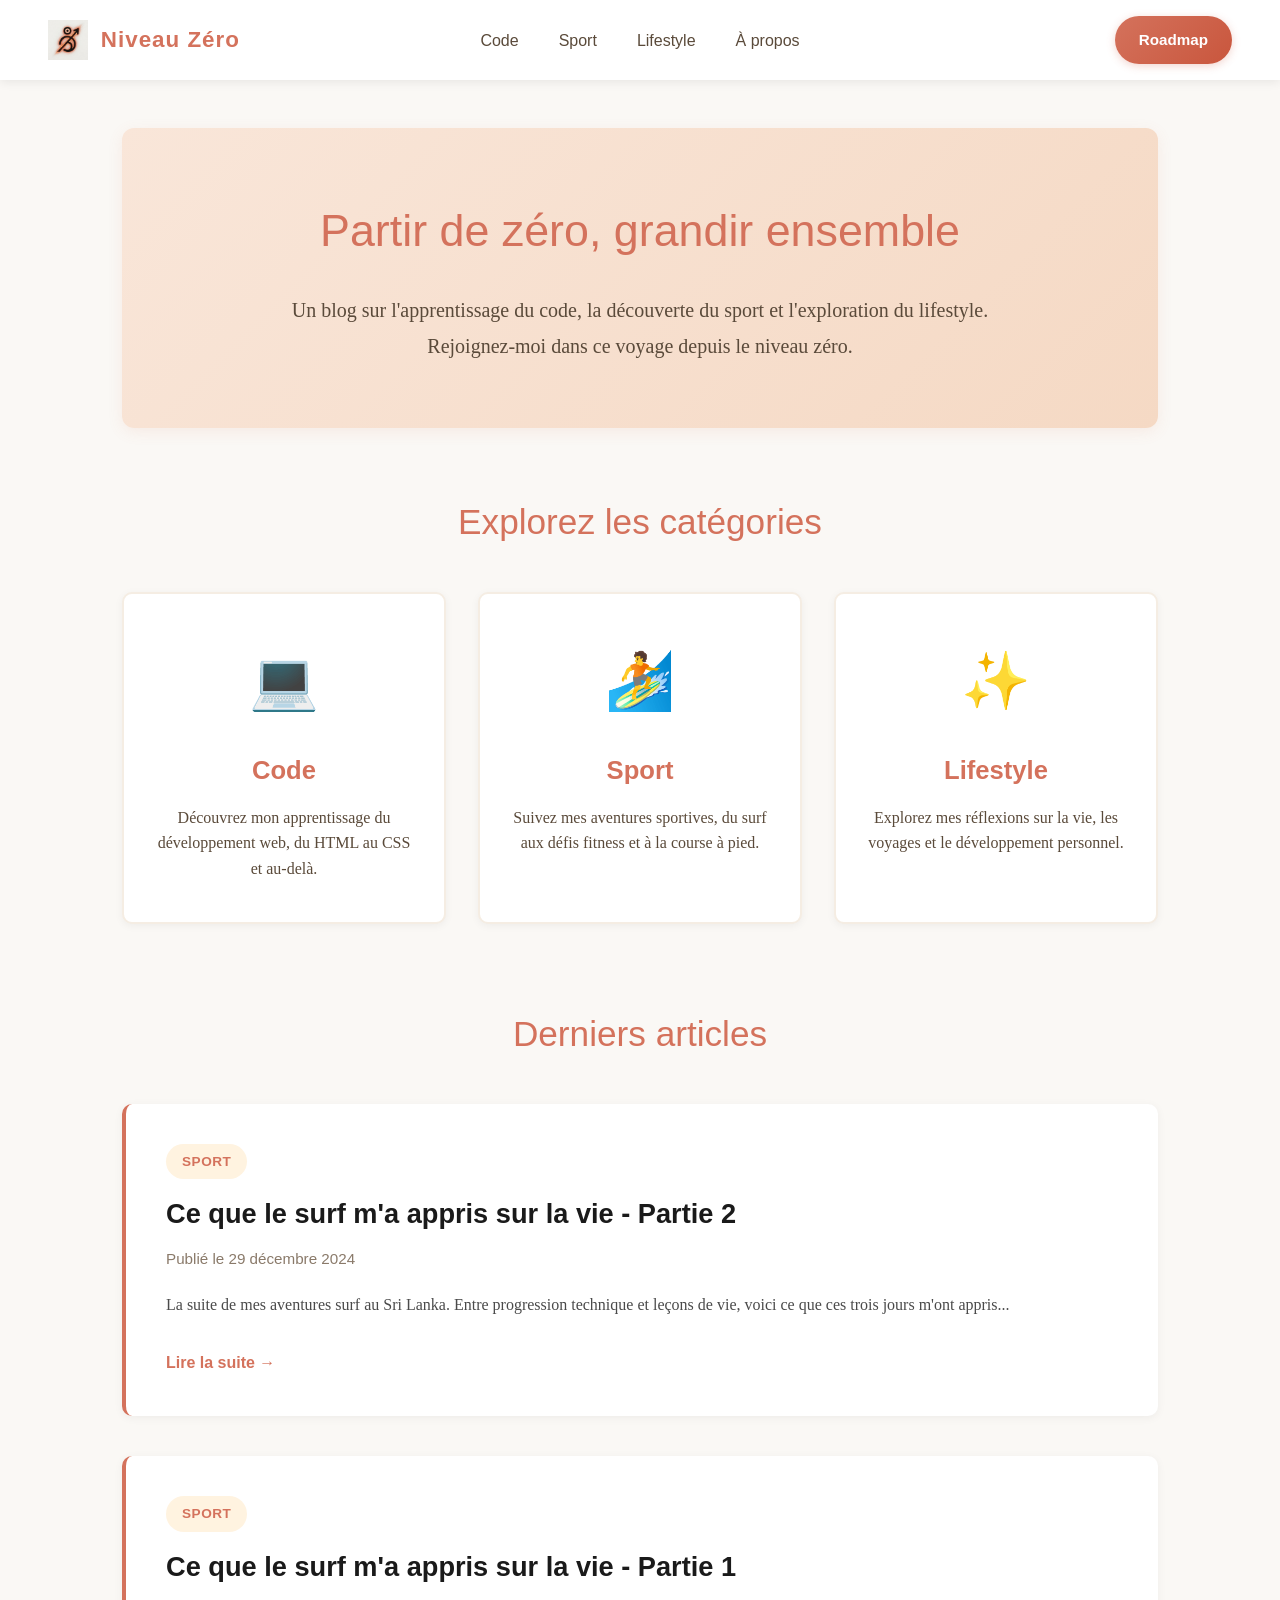
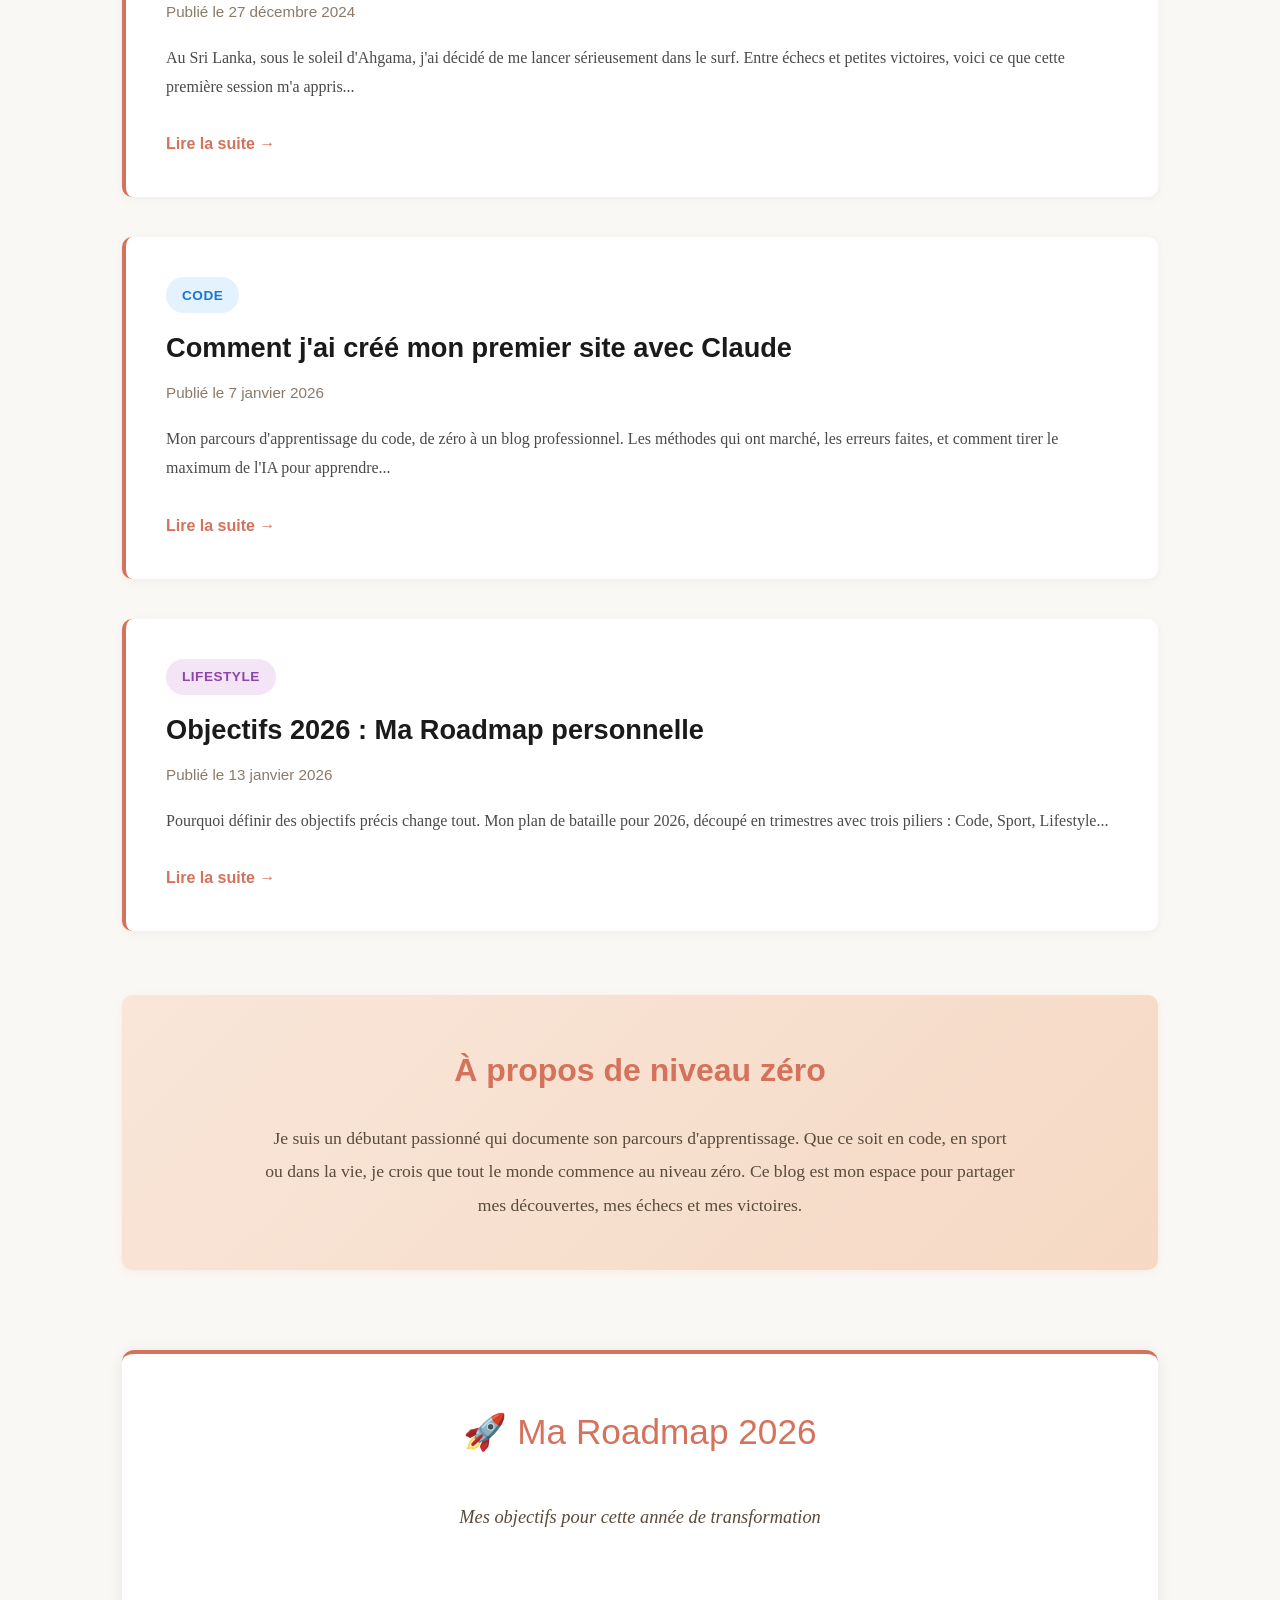
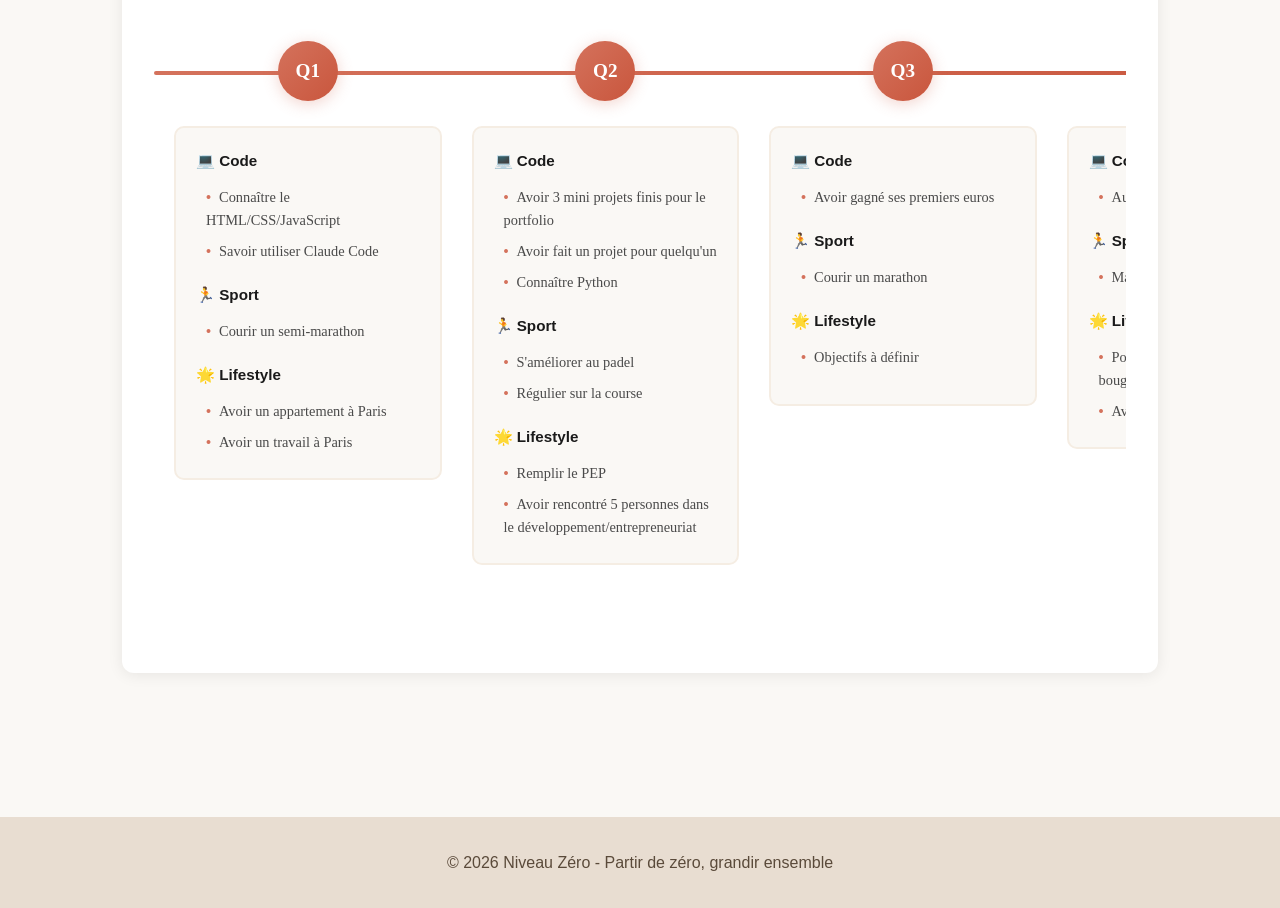
==== commit 5b5c10de: "correct and add articles" ====
--- a/index.html
+++ b/index.html
@@ -67,7 +67,7 @@
                 <h2>Ce que le surf m'a appris sur la vie - Partie 2</h2>
                 <div class="article-meta">Publié le 29 décembre 2024</div>
                 <p>La suite de mes aventures surf au Sri Lanka. Entre progression technique et leçons de vie, voici ce que ces trois jours m'ont appris...</p>
-                <a href="articles/surf-lecons-vie-partie2.html" class="read-more">Lire la suite →</a>
+                <a href="articles\sport\surf-vie-2.html" class="read-more">Lire la suite →</a>
             </article>
 
             <article class="article">
@@ -75,7 +75,7 @@
                 <h2>Ce que le surf m'a appris sur la vie - Partie 1</h2>
                 <div class="article-meta">Publié le 27 décembre 2024</div>
                 <p>Au Sri Lanka, sous le soleil d'Ahgama, j'ai décidé de me lancer sérieusement dans le surf. Entre échecs et petites victoires, voici ce que cette première session m'a appris...</p>
-                <a href="articles/surf-lecons-vie-partie1.html" class="read-more">Lire la suite →</a>
+                <a href="articles\sport\surf-vie-1.html" class="read-more">Lire la suite →</a>
             </article>
 
             <article class="article">
@@ -83,15 +83,15 @@
                 <h2>Comment j'ai créé mon premier site avec Claude</h2>
                 <div class="article-meta">Publié le 7 janvier 2026</div>
                 <p>Mon parcours d'apprentissage du code, de zéro à un blog professionnel. Les méthodes qui ont marché, les erreurs faites, et comment tirer le maximum de l'IA pour apprendre...</p>
-                <a href="articles/apprendre-coder-avec-claude.html" class="read-more">Lire la suite →</a>
+                <a href="articles\code\apprendre-a-coder-avec-claude-1.html" class="read-more">Lire la suite →</a>
             </article>
 
             <article class="article">
                 <span class="article-category lifestyle">Lifestyle</span>
                 <h2>Objectifs 2026 : Ma Roadmap personnelle</h2>
-                <div class="article-meta">Publié le 8 janvier 2026</div>
+                <div class="article-meta">Publié le 13 janvier 2026</div>
                 <p>Pourquoi définir des objectifs précis change tout. Mon plan de bataille pour 2026, découpé en trimestres avec trois piliers : Code, Sport, Lifestyle...</p>
-                <a href="articles/roadmap-2026.html" class="read-more">Lire la suite →</a>
+                <a href="articles\lifestyle\roadmap-2026.html" class="read-more">Lire la suite →</a>
             </article>
         </section>
 
--- a/css/style.css
+++ b/css/style.css
@@ -690,4 +690,3 @@
     main {
         padding: 2rem 1rem;
     }
-}
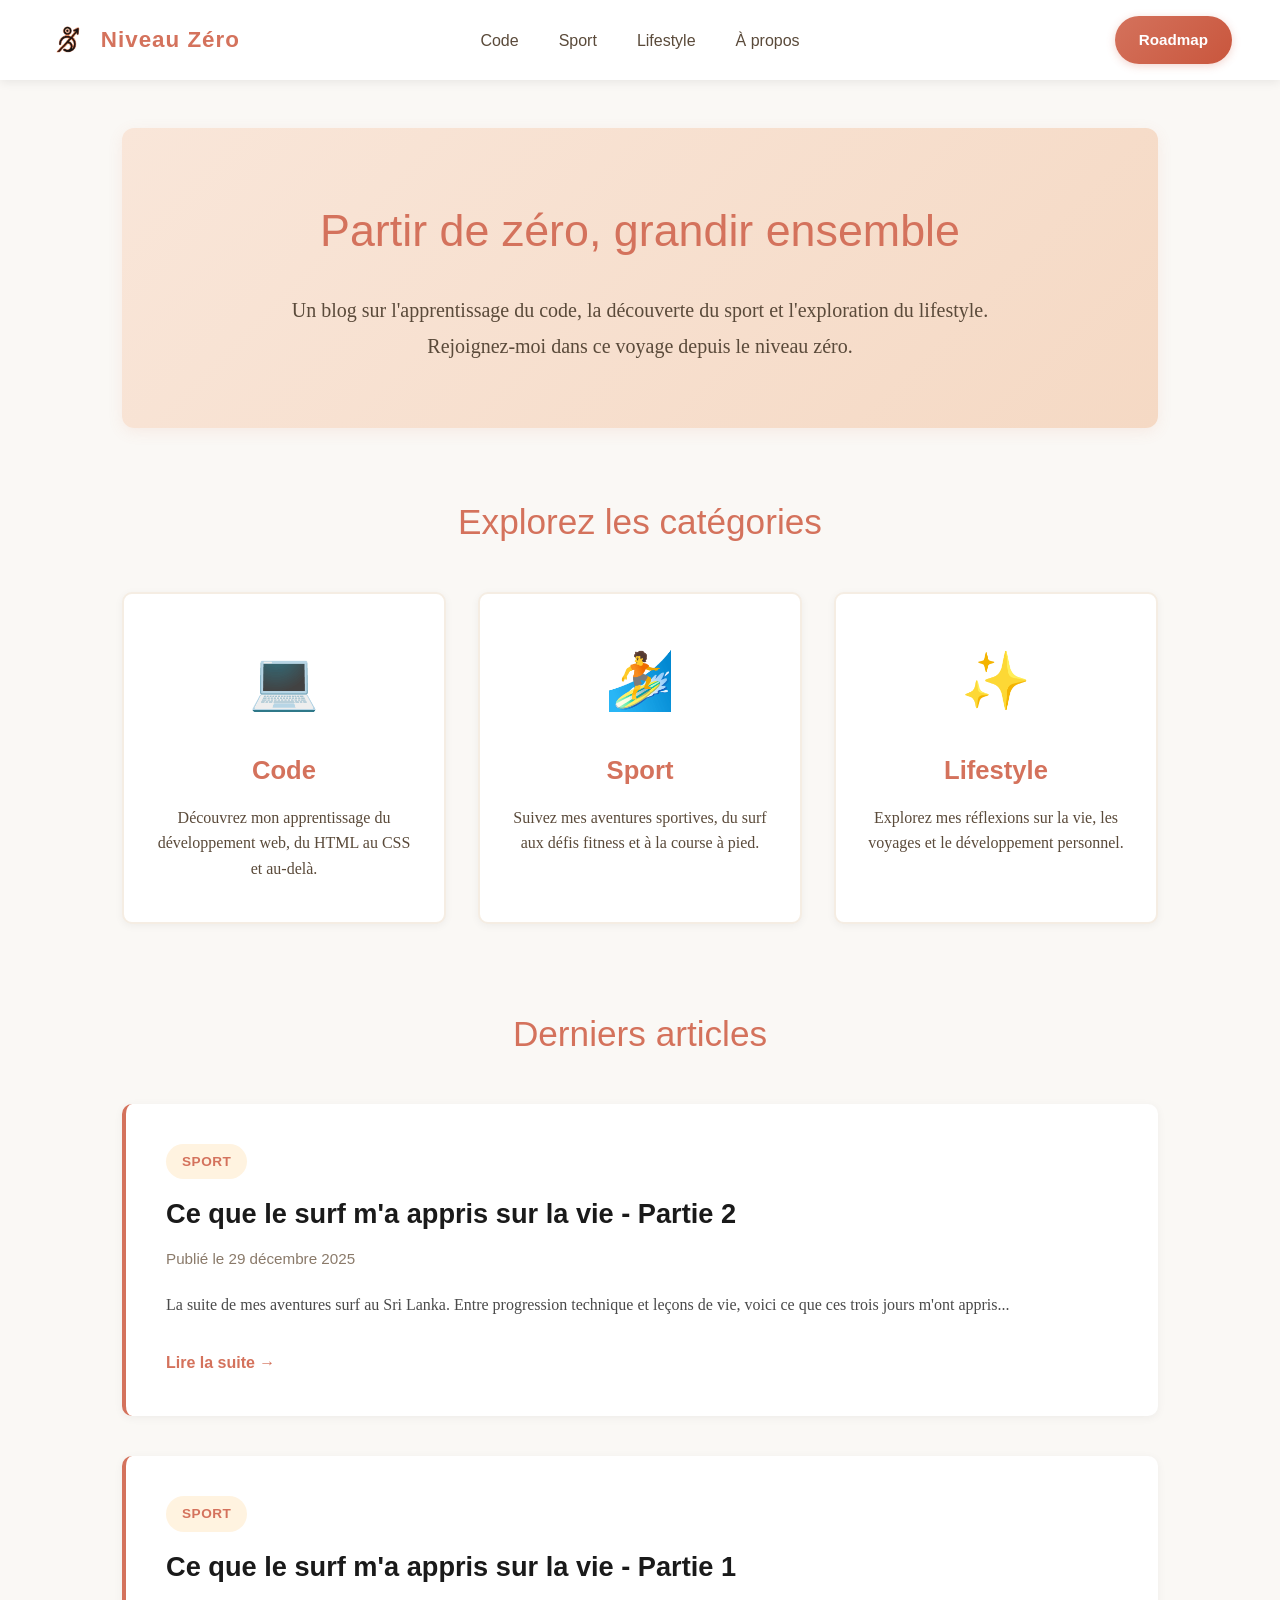
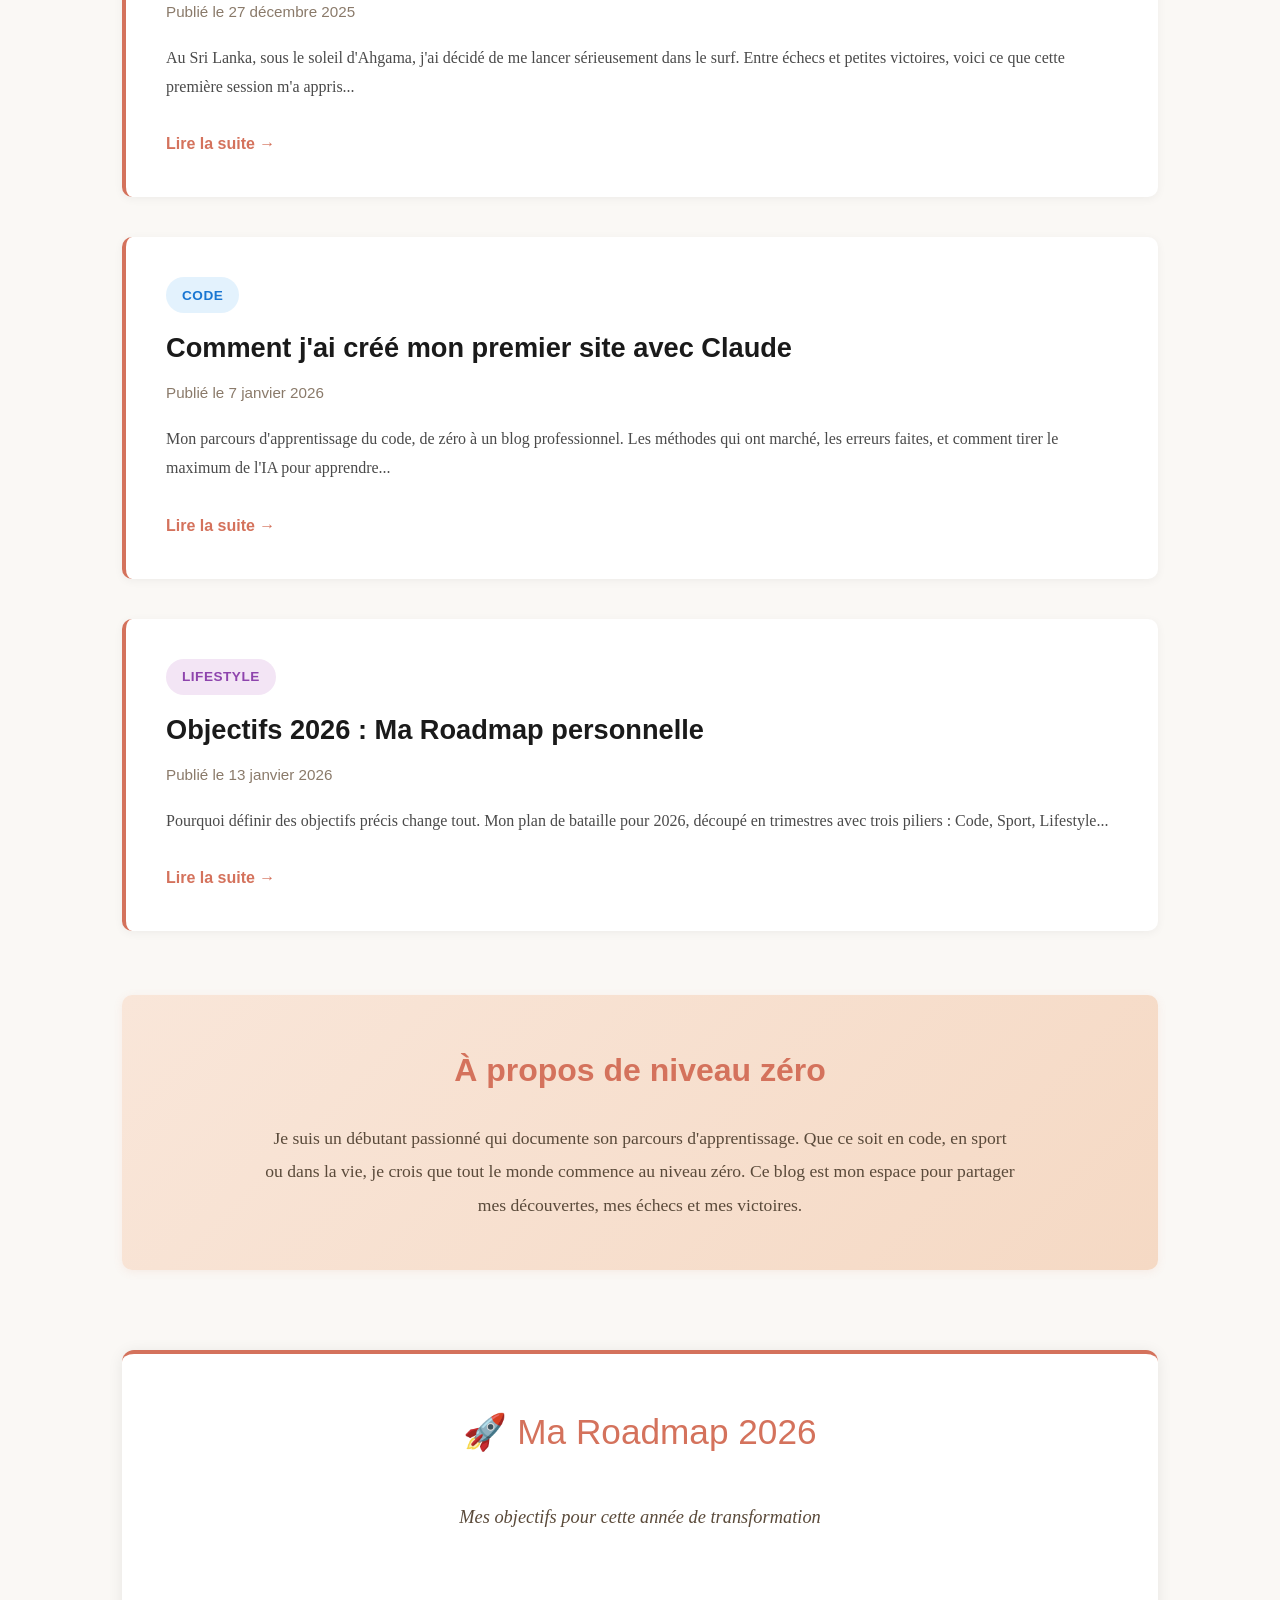
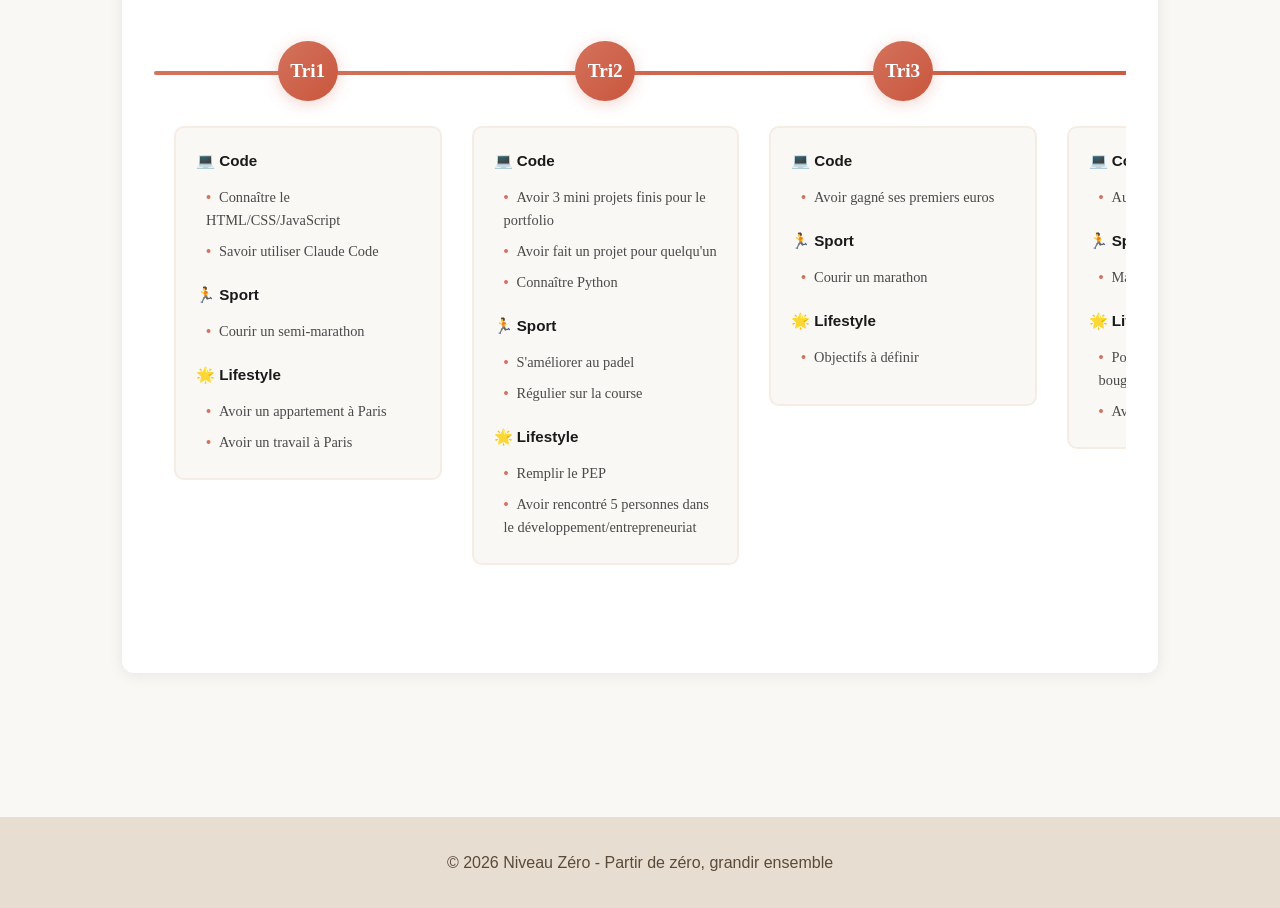
==== commit 392f8add: "small typo and layout correction" ====
--- a/index.html
+++ b/index.html
@@ -10,7 +10,7 @@
     <nav class="navbar">
         <div class="nav-left">
             <a href="index.html" class="nav-logo">
-                <img src="images\logo-1.jpg" alt="Niveau Zéro Logo" class="logo-icon">
+                <img src="images\logo-1.png" alt="Niveau Zéro Logo" class="logo-icon">
                 <span class="logo-text">Niveau Zéro</span>
             </a>
         </div>
@@ -65,7 +65,7 @@
             <article class="article">
                 <span class="article-category sport">Sport</span>
                 <h2>Ce que le surf m'a appris sur la vie - Partie 2</h2>
-                <div class="article-meta">Publié le 29 décembre 2024</div>
+                <div class="article-meta">Publié le 29 décembre 2025</div>
                 <p>La suite de mes aventures surf au Sri Lanka. Entre progression technique et leçons de vie, voici ce que ces trois jours m'ont appris...</p>
                 <a href="articles\sport\surf-vie-2.html" class="read-more">Lire la suite →</a>
             </article>
@@ -73,7 +73,7 @@
             <article class="article">
                 <span class="article-category sport">Sport</span>
                 <h2>Ce que le surf m'a appris sur la vie - Partie 1</h2>
-                <div class="article-meta">Publié le 27 décembre 2024</div>
+                <div class="article-meta">Publié le 27 décembre 2025</div>
                 <p>Au Sri Lanka, sous le soleil d'Ahgama, j'ai décidé de me lancer sérieusement dans le surf. Entre échecs et petites victoires, voici ce que cette première session m'a appris...</p>
                 <a href="articles\sport\surf-vie-1.html" class="read-more">Lire la suite →</a>
             </article>
@@ -110,7 +110,7 @@
                 <div class="timeline">
                     <!-- Q1 -->
                     <div class="quarter">
-                        <div class="quarter-marker">Q1</div>
+                        <div class="quarter-marker">Tri1</div>
                         <div class="quarter-content">
                             <div class="category">
                                 <div class="category-title">💻 Code</div>
@@ -137,7 +137,7 @@
 
                     <!-- Q2 -->
                     <div class="quarter">
-                        <div class="quarter-marker">Q2</div>
+                        <div class="quarter-marker">Tri2</div>
                         <div class="quarter-content">
                             <div class="category">
                                 <div class="category-title">💻 Code</div>
@@ -166,7 +166,7 @@
 
                     <!-- Q3 -->
                     <div class="quarter">
-                        <div class="quarter-marker">Q3</div>
+                        <div class="quarter-marker">Tri3</div>
                         <div class="quarter-content">
                             <div class="category">
                                 <div class="category-title">💻 Code</div>
@@ -191,7 +191,7 @@
 
                     <!-- Q4 -->
                     <div class="quarter">
-                        <div class="quarter-marker">Q4</div>
+                        <div class="quarter-marker">Tri4</div>
                         <div class="quarter-content">
                             <div class="category">
                                 <div class="category-title">💻 Code</div>
--- a/css/style.css
+++ b/css/style.css
@@ -569,7 +569,7 @@
 
 .highlight {
     background: linear-gradient(120deg, #fff3e0 0%, #fff3e0 100%);
-    background-repeat: no-repeat;
+    background-repeat: repeat;
     background-size: 100% 50%;
     background-position: 0 85%;
     padding: 0.3rem 0;
@@ -689,4 +689,4 @@
 
     main {
         padding: 2rem 1rem;
-    }
+    }
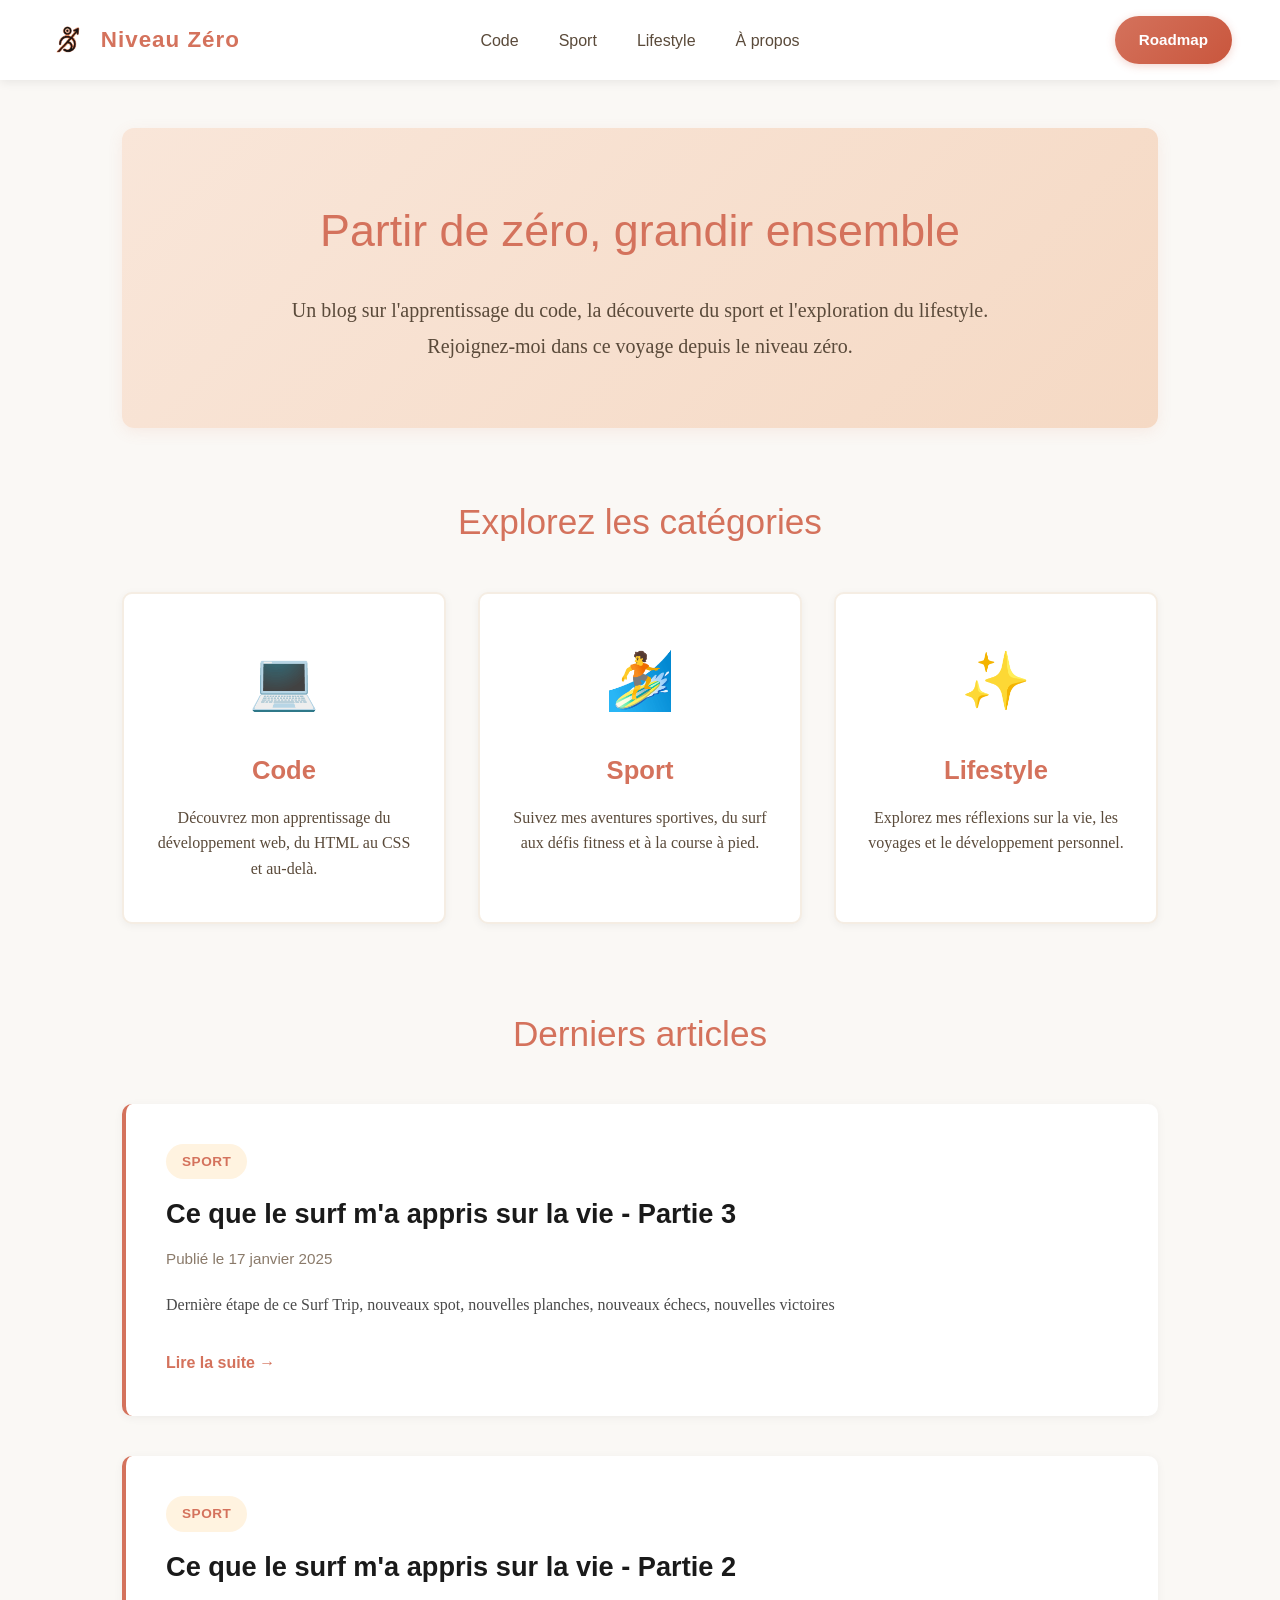
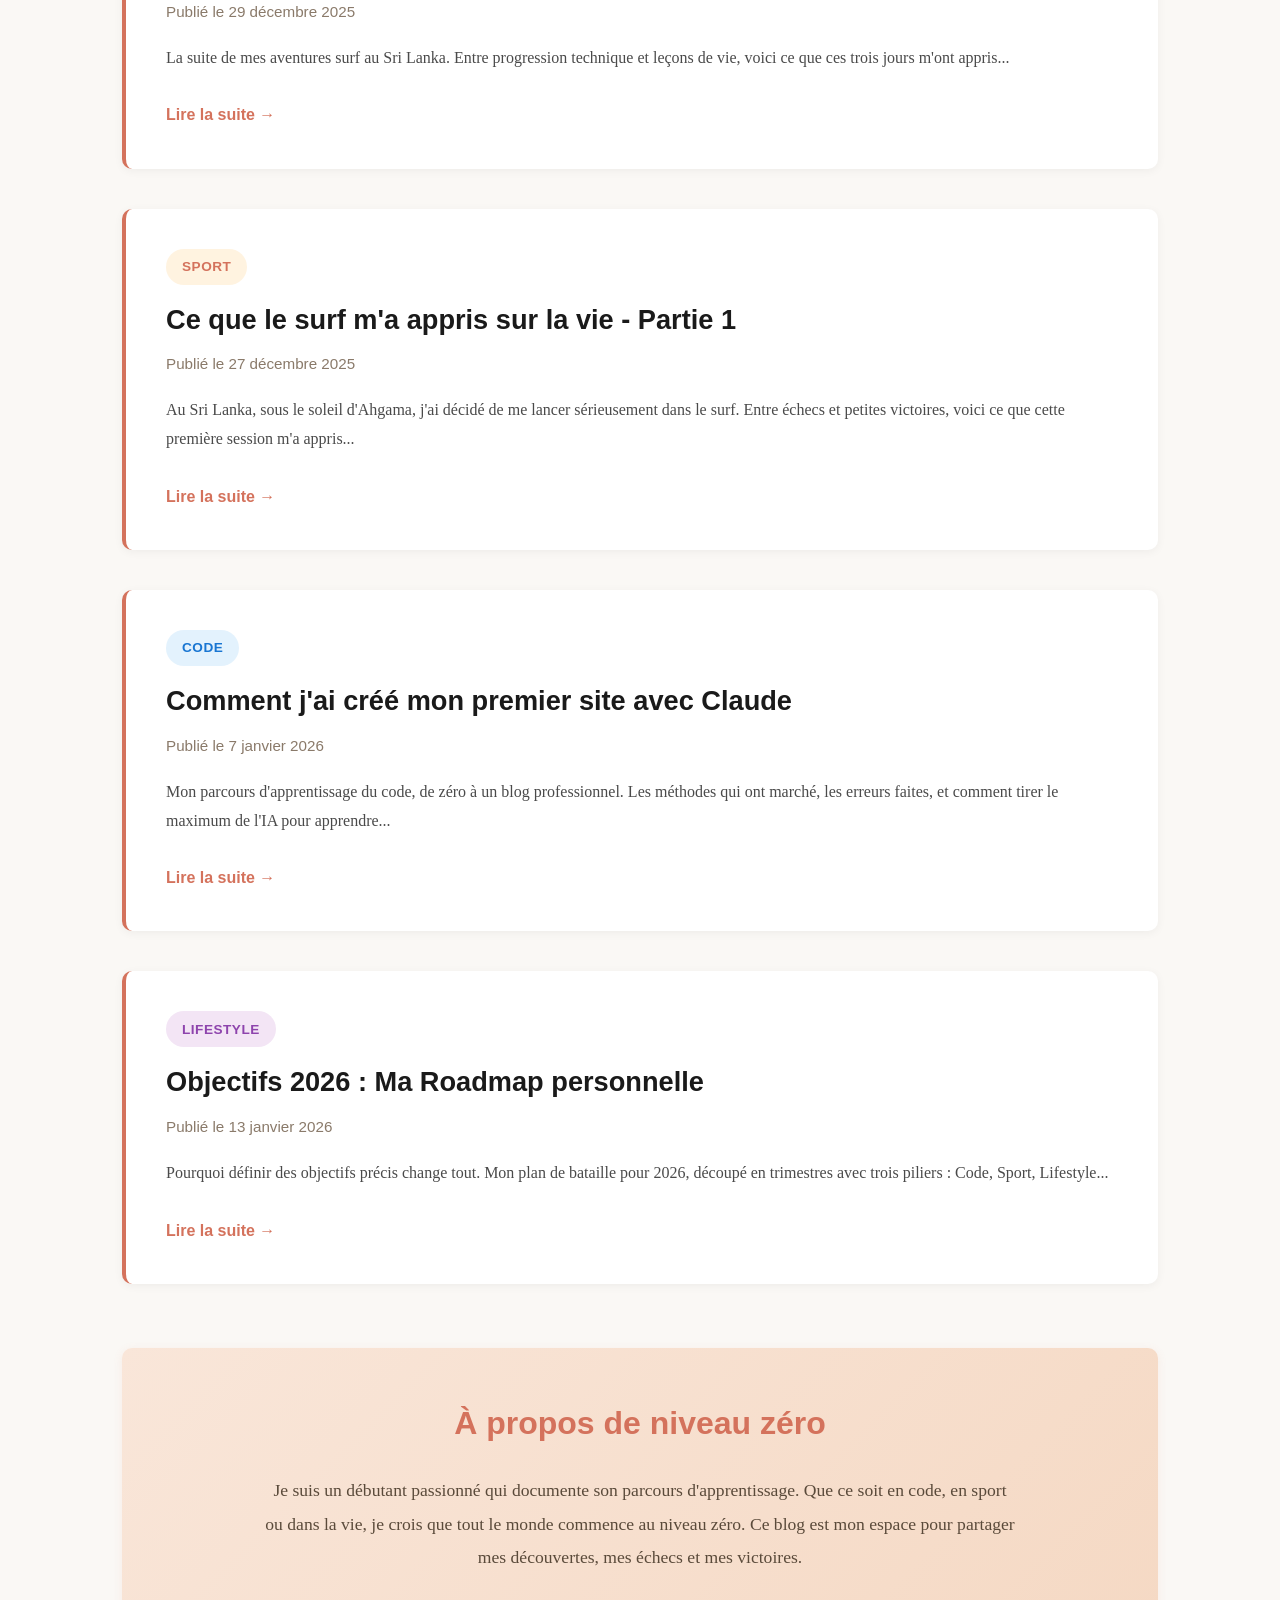
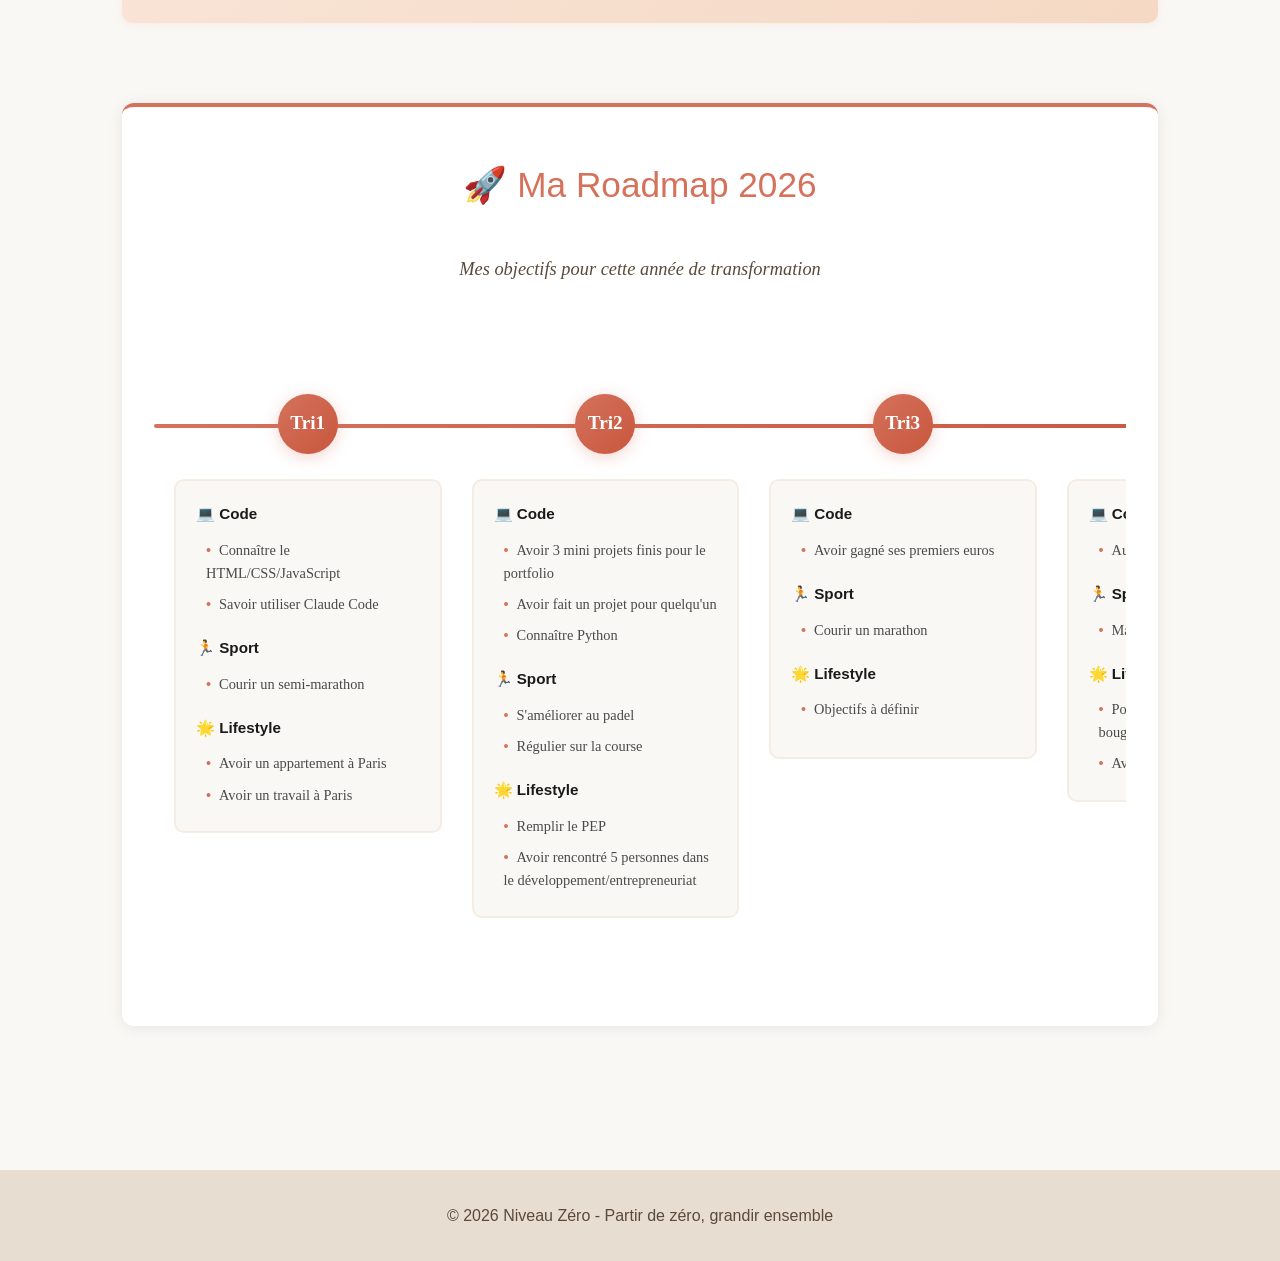
==== commit 2453efd2: "Nouvel article" ====
--- a/index.html
+++ b/index.html
@@ -63,6 +63,14 @@
             <h3 class="section-title">Derniers articles</h3>
             
             <article class="article">
+            <span class="article-category sport">Sport</span>
+            <h2> Ce que le surf m'a appris sur la vie - Partie 3</h2>
+            <div class="article-meta"> Publié le 17 janvier 2025</div>
+            <p>Dernière étape de ce Surf Trip, nouveaux spot, nouvelles planches, nouveaux échecs, nouvelles victoires</p>
+            <a href="articles/sport/surf-vie-3.html" class="read-more">Lire la suite →</a>
+        </article>
+
+            <article class="article">
                 <span class="article-category sport">Sport</span>
                 <h2>Ce que le surf m'a appris sur la vie - Partie 2</h2>
                 <div class="article-meta">Publié le 29 décembre 2025</div>
--- a/css/style.css
+++ b/css/style.css
@@ -567,9 +567,36 @@
     margin-bottom: 1rem;
 }
 
+.article-content code {
+    background-color: #f5ede3;
+    padding: 0.2rem 0.5rem;
+    border-radius: 4px;
+    font-family: 'Courier New', monospace;
+    font-size: 0.95em;
+    color: #d4725c;
+}
+
+.code-block {
+    background-color: #2d2d2d;
+    color: #f8f8f2;
+    padding: 1.5rem;
+    border-radius: 8px;
+    margin: 1.5rem 0;
+    overflow-x: auto;
+    border-left: 4px solid #d4725c;
+}
+
+.code-block code {
+    background: none;
+    color: #f8f8f2;
+    padding: 0;
+    font-size: 0.95rem;
+    line-height: 1.6;
+}
+
 .highlight {
     background: linear-gradient(120deg, #fff3e0 0%, #fff3e0 100%);
-    background-repeat: repeat;
+    background-repeat: no-repeat;
     background-size: 100% 50%;
     background-position: 0 85%;
     padding: 0.3rem 0;
@@ -689,4 +716,5 @@
 
     main {
         padding: 2rem 1rem;
-    }+    }
+}
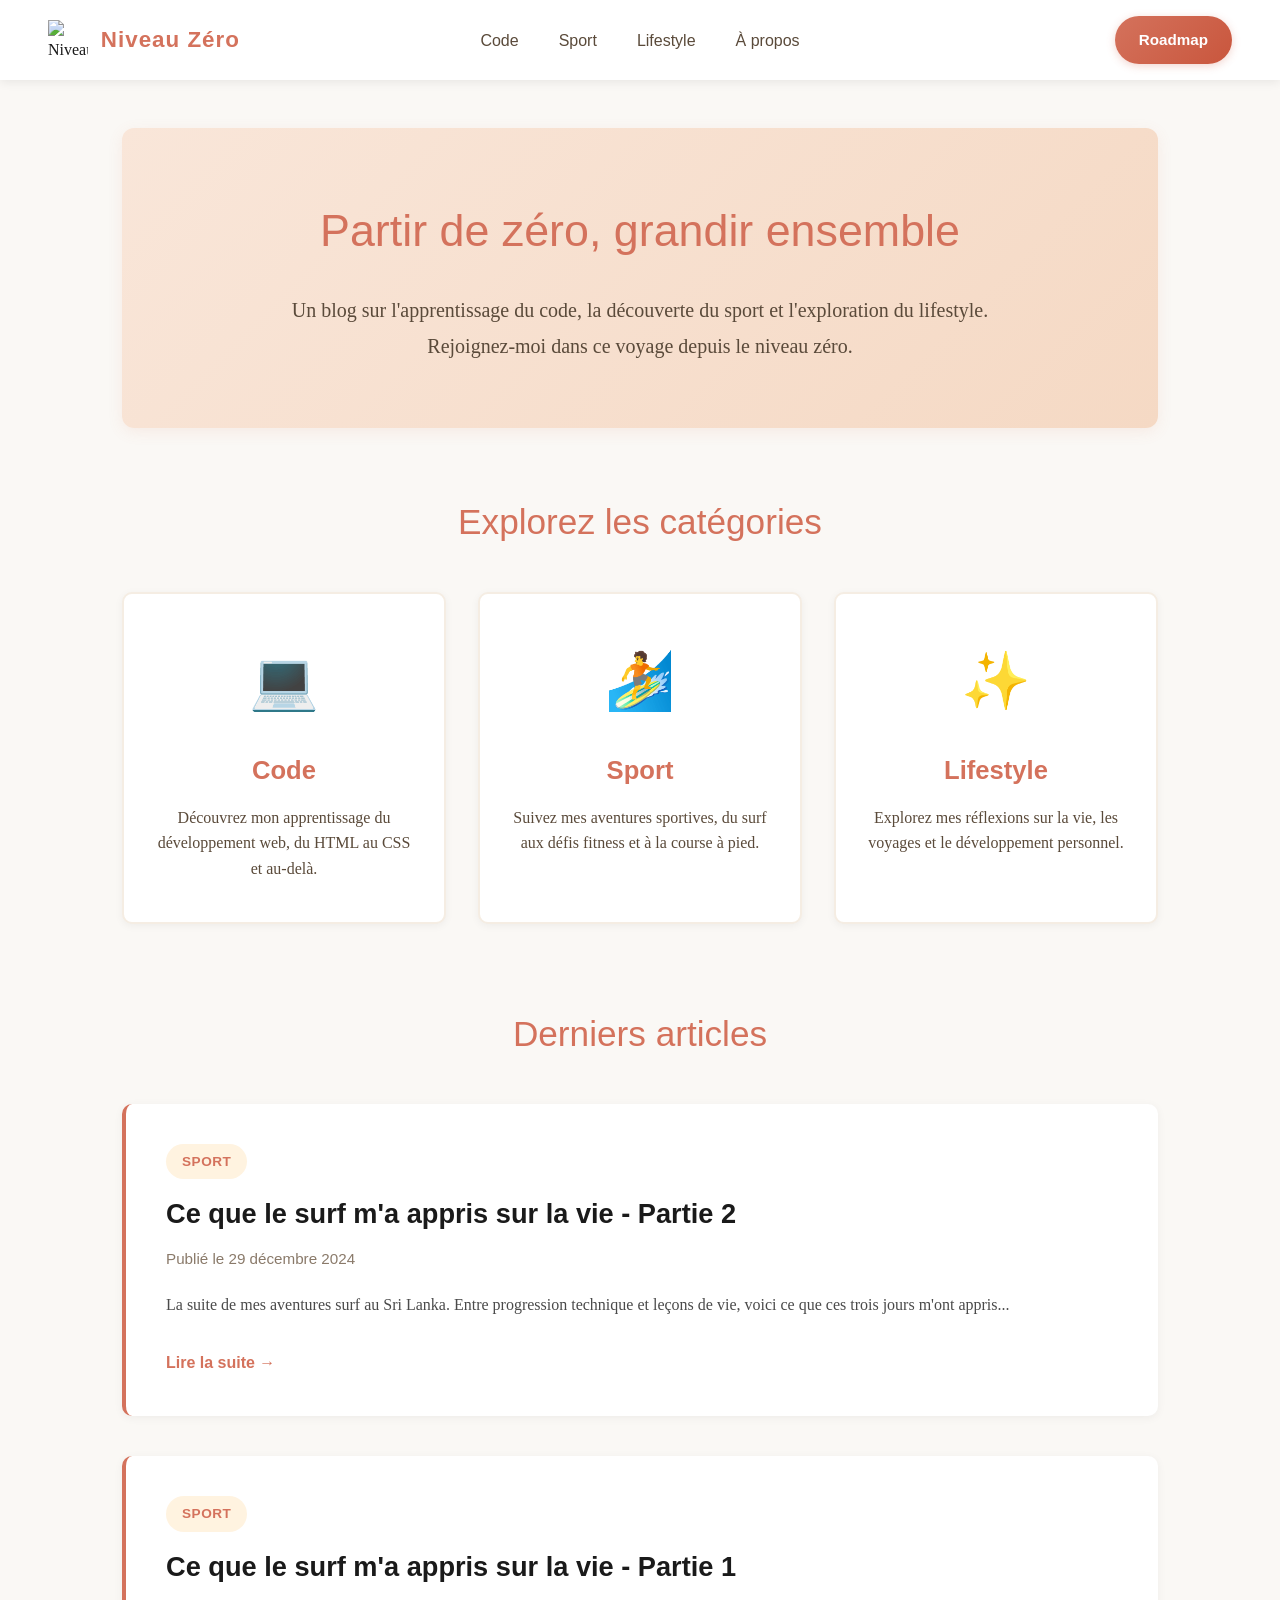
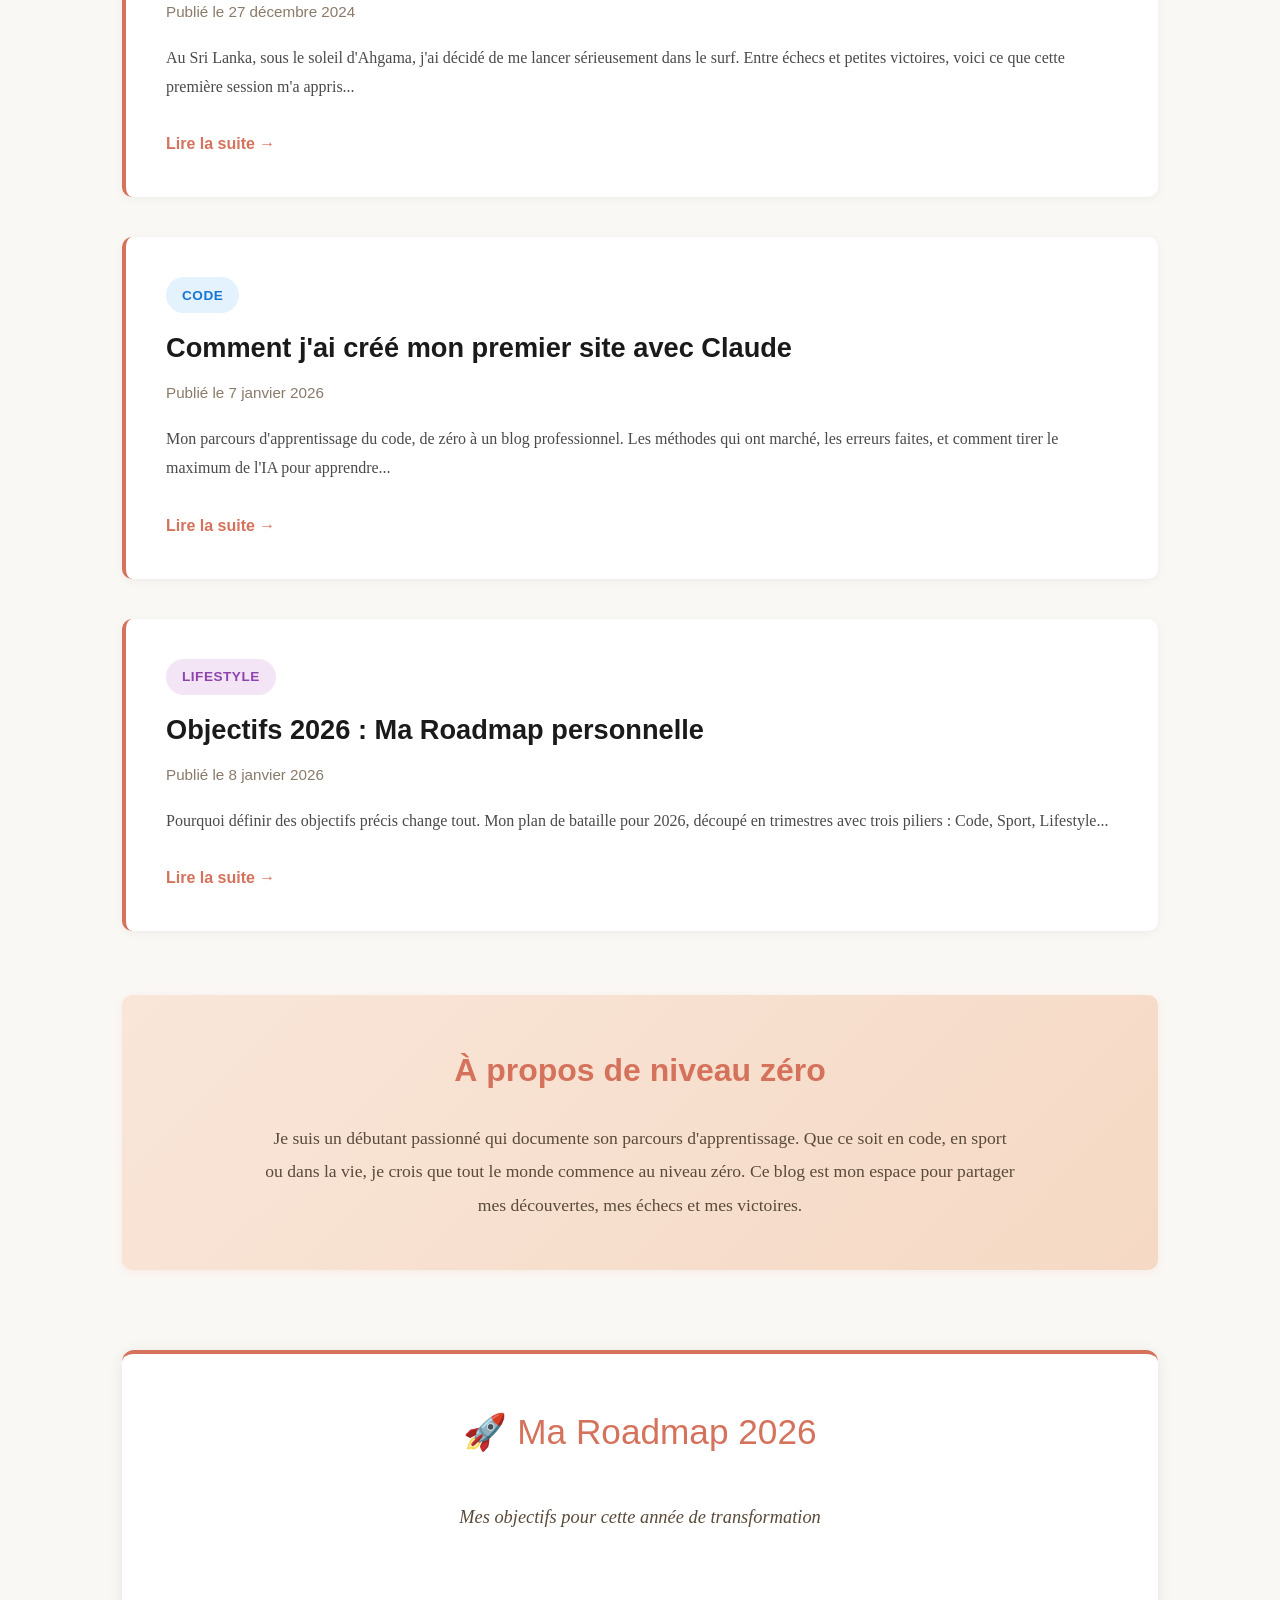
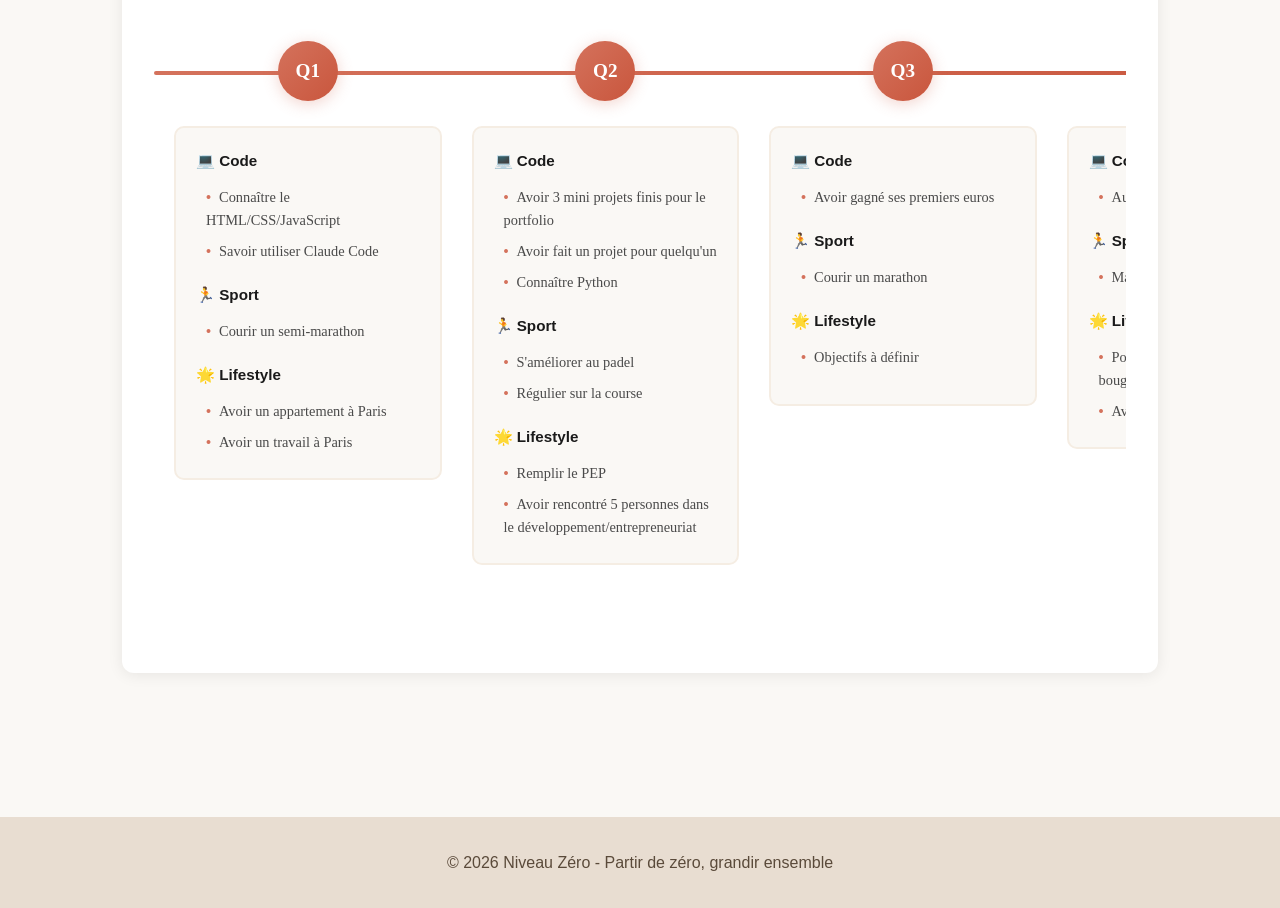
==== commit 867fd3d6: "changement barre nav pour mobile" ====
--- a/index.html
+++ b/index.html
@@ -10,12 +10,19 @@
     <nav class="navbar">
         <div class="nav-left">
             <a href="index.html" class="nav-logo">
-                <img src="images\logo-1.png" alt="Niveau Zéro Logo" class="logo-icon">
+                <img src="images/logo.png" alt="Niveau Zéro Logo" class="logo-icon">
                 <span class="logo-text">Niveau Zéro</span>
             </a>
         </div>
         
-        <div class="nav-center">
+        <!-- Bouton Hamburger (visible seulement sur mobile) -->
+        <button class="hamburger" id="hamburger" aria-label="Menu">
+            <span></span>
+            <span></span>
+            <span></span>
+        </button>
+        
+        <div class="nav-center" id="navMenu">
             <a href="pages/code.html">Code</a>
             <a href="pages/sport.html">Sport</a>
             <a href="pages/lifestyle.html">Lifestyle</a>
@@ -63,27 +70,19 @@
             <h3 class="section-title">Derniers articles</h3>
             
             <article class="article">
-            <span class="article-category sport">Sport</span>
-            <h2> Ce que le surf m'a appris sur la vie - Partie 3</h2>
-            <div class="article-meta"> Publié le 17 janvier 2025</div>
-            <p>Dernière étape de ce Surf Trip, nouveaux spot, nouvelles planches, nouveaux échecs, nouvelles victoires</p>
-            <a href="articles/sport/surf-vie-3.html" class="read-more">Lire la suite →</a>
-        </article>
-
-            <article class="article">
                 <span class="article-category sport">Sport</span>
                 <h2>Ce que le surf m'a appris sur la vie - Partie 2</h2>
-                <div class="article-meta">Publié le 29 décembre 2025</div>
+                <div class="article-meta">Publié le 29 décembre 2024</div>
                 <p>La suite de mes aventures surf au Sri Lanka. Entre progression technique et leçons de vie, voici ce que ces trois jours m'ont appris...</p>
-                <a href="articles\sport\surf-vie-2.html" class="read-more">Lire la suite →</a>
+                <a href="articles/surf-lecons-vie-partie2.html" class="read-more">Lire la suite →</a>
             </article>
 
             <article class="article">
                 <span class="article-category sport">Sport</span>
                 <h2>Ce que le surf m'a appris sur la vie - Partie 1</h2>
-                <div class="article-meta">Publié le 27 décembre 2025</div>
+                <div class="article-meta">Publié le 27 décembre 2024</div>
                 <p>Au Sri Lanka, sous le soleil d'Ahgama, j'ai décidé de me lancer sérieusement dans le surf. Entre échecs et petites victoires, voici ce que cette première session m'a appris...</p>
-                <a href="articles\sport\surf-vie-1.html" class="read-more">Lire la suite →</a>
+                <a href="articles/surf-lecons-vie-partie1.html" class="read-more">Lire la suite →</a>
             </article>
 
             <article class="article">
@@ -91,15 +90,15 @@
                 <h2>Comment j'ai créé mon premier site avec Claude</h2>
                 <div class="article-meta">Publié le 7 janvier 2026</div>
                 <p>Mon parcours d'apprentissage du code, de zéro à un blog professionnel. Les méthodes qui ont marché, les erreurs faites, et comment tirer le maximum de l'IA pour apprendre...</p>
-                <a href="articles\code\apprendre-a-coder-avec-claude-1.html" class="read-more">Lire la suite →</a>
+                <a href="articles/apprendre-coder-avec-claude.html" class="read-more">Lire la suite →</a>
             </article>
 
             <article class="article">
                 <span class="article-category lifestyle">Lifestyle</span>
                 <h2>Objectifs 2026 : Ma Roadmap personnelle</h2>
-                <div class="article-meta">Publié le 13 janvier 2026</div>
+                <div class="article-meta">Publié le 8 janvier 2026</div>
                 <p>Pourquoi définir des objectifs précis change tout. Mon plan de bataille pour 2026, découpé en trimestres avec trois piliers : Code, Sport, Lifestyle...</p>
-                <a href="articles\lifestyle\roadmap-2026.html" class="read-more">Lire la suite →</a>
+                <a href="articles/roadmap-2026.html" class="read-more">Lire la suite →</a>
             </article>
         </section>
 
@@ -118,7 +117,7 @@
                 <div class="timeline">
                     <!-- Q1 -->
                     <div class="quarter">
-                        <div class="quarter-marker">Tri1</div>
+                        <div class="quarter-marker">Q1</div>
                         <div class="quarter-content">
                             <div class="category">
                                 <div class="category-title">💻 Code</div>
@@ -145,7 +144,7 @@
 
                     <!-- Q2 -->
                     <div class="quarter">
-                        <div class="quarter-marker">Tri2</div>
+                        <div class="quarter-marker">Q2</div>
                         <div class="quarter-content">
                             <div class="category">
                                 <div class="category-title">💻 Code</div>
@@ -174,7 +173,7 @@
 
                     <!-- Q3 -->
                     <div class="quarter">
-                        <div class="quarter-marker">Tri3</div>
+                        <div class="quarter-marker">Q3</div>
                         <div class="quarter-content">
                             <div class="category">
                                 <div class="category-title">💻 Code</div>
@@ -199,7 +198,7 @@
 
                     <!-- Q4 -->
                     <div class="quarter">
-                        <div class="quarter-marker">Tri4</div>
+                        <div class="quarter-marker">Q4</div>
                         <div class="quarter-content">
                             <div class="category">
                                 <div class="category-title">💻 Code</div>
@@ -230,5 +229,28 @@
     <footer class="site-footer">
         <p>© 2026 Niveau Zéro - Partir de zéro, grandir ensemble</p>
     </footer>
+
+    <!-- JavaScript pour le menu hamburger -->
+    <script>
+        // Récupère les éléments
+        const hamburger = document.getElementById('hamburger');
+        const navMenu = document.getElementById('navMenu');
+
+        // Ajoute un écouteur d'événement sur le clic
+        hamburger.addEventListener('click', () => {
+            // Toggle (bascule) la classe 'active'
+            hamburger.classList.toggle('active');
+            navMenu.classList.toggle('active');
+        });
+
+        // Ferme le menu quand on clique sur un lien
+        const navLinks = navMenu.querySelectorAll('a');
+        navLinks.forEach(link => {
+            link.addEventListener('click', () => {
+                hamburger.classList.remove('active');
+                navMenu.classList.remove('active');
+            });
+        });
+    </script>
 </body>
 </html>
--- a/css/style.css
+++ b/css/style.css
@@ -37,6 +37,39 @@
     position: sticky;
     top: 0;
     z-index: 1000;
+}
+
+/* Bouton Hamburger (caché par défaut sur desktop) */
+.hamburger {
+    display: none;
+    flex-direction: column;
+    gap: 5px;
+    background: none;
+    border: none;
+    cursor: pointer;
+    padding: 0.5rem;
+    z-index: 1001;
+}
+
+.hamburger span {
+    width: 28px;
+    height: 3px;
+    background-color: #d4725c;
+    border-radius: 3px;
+    transition: all 0.3s ease;
+}
+
+/* Animation du hamburger en X quand actif */
+.hamburger.active span:nth-child(1) {
+    transform: rotate(45deg) translate(7px, 7px);
+}
+
+.hamburger.active span:nth-child(2) {
+    opacity: 0;
+}
+
+.hamburger.active span:nth-child(3) {
+    transform: rotate(-45deg) translate(7px, -7px);
 }
 
 /* Left: Logo */
@@ -663,31 +696,56 @@
    RESPONSIVE DESIGN
    ======================================== */
 @media (max-width: 768px) {
+    /* Affiche le bouton hamburger sur mobile */
+    .hamburger {
+        display: flex;
+    }
+
     .navbar {
+        padding: 1rem 1.5rem;
+        position: relative;
+    }
+
+    /* Cache le nav-right (Roadmap) sur mobile */
+    .nav-right {
+        display: none;
+    }
+
+    /* Menu central devient vertical et caché par défaut */
+    .nav-center {
+        position: fixed;
+        top: 0;
+        right: -100%;
+        width: 70%;
+        height: 100vh;
+        background-color: #fff;
         flex-direction: column;
-        padding: 1.5rem 1rem;
-        gap: 1.5rem;
-    }
-
-    .nav-left,
-    .nav-center,
-    .nav-right {
+        justify-content: flex-start;
+        padding-top: 5rem;
+        gap: 0;
+        box-shadow: -5px 0 15px rgba(0,0,0,0.1);
+        transition: right 0.3s ease;
+        z-index: 999;
+    }
+
+    /* Quand le menu est actif, il slide depuis la droite */
+    .nav-center.active {
+        right: 0;
+    }
+
+    .nav-center a {
+        width: 100%;
+        padding: 1.5rem 2rem;
+        border-bottom: 1px solid #f5ede3;
+        text-align: left;
+    }
+
+    .nav-center a::after {
+        display: none;
+    }
+
+    .nav-left {
         flex: none;
-        width: 100%;
-    }
-
-    .nav-center {
-        flex-direction: column;
-        gap: 1rem;
-        text-align: center;
-    }
-
-    .nav-center a {
-        padding: 0.8rem 0;
-    }
-
-    .nav-right {
-        justify-content: center;
     }
 
     .hero h2 {
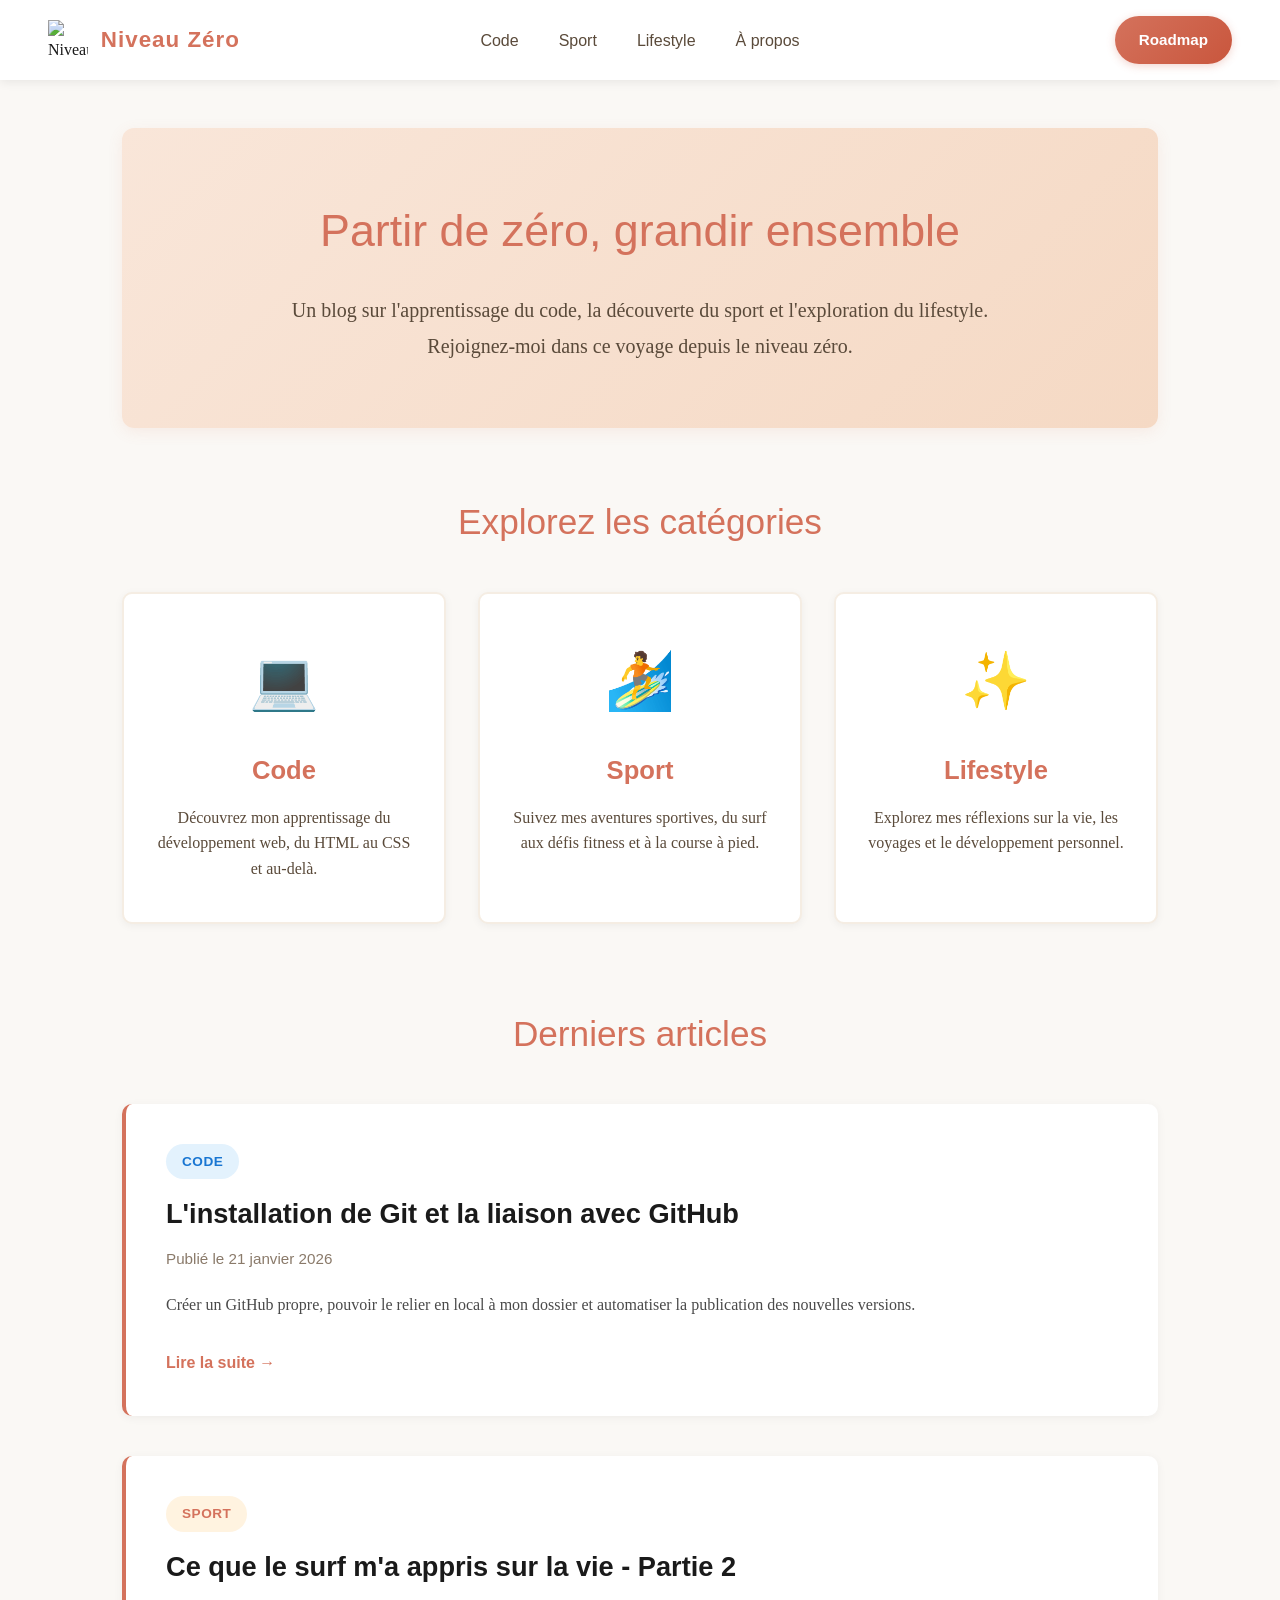
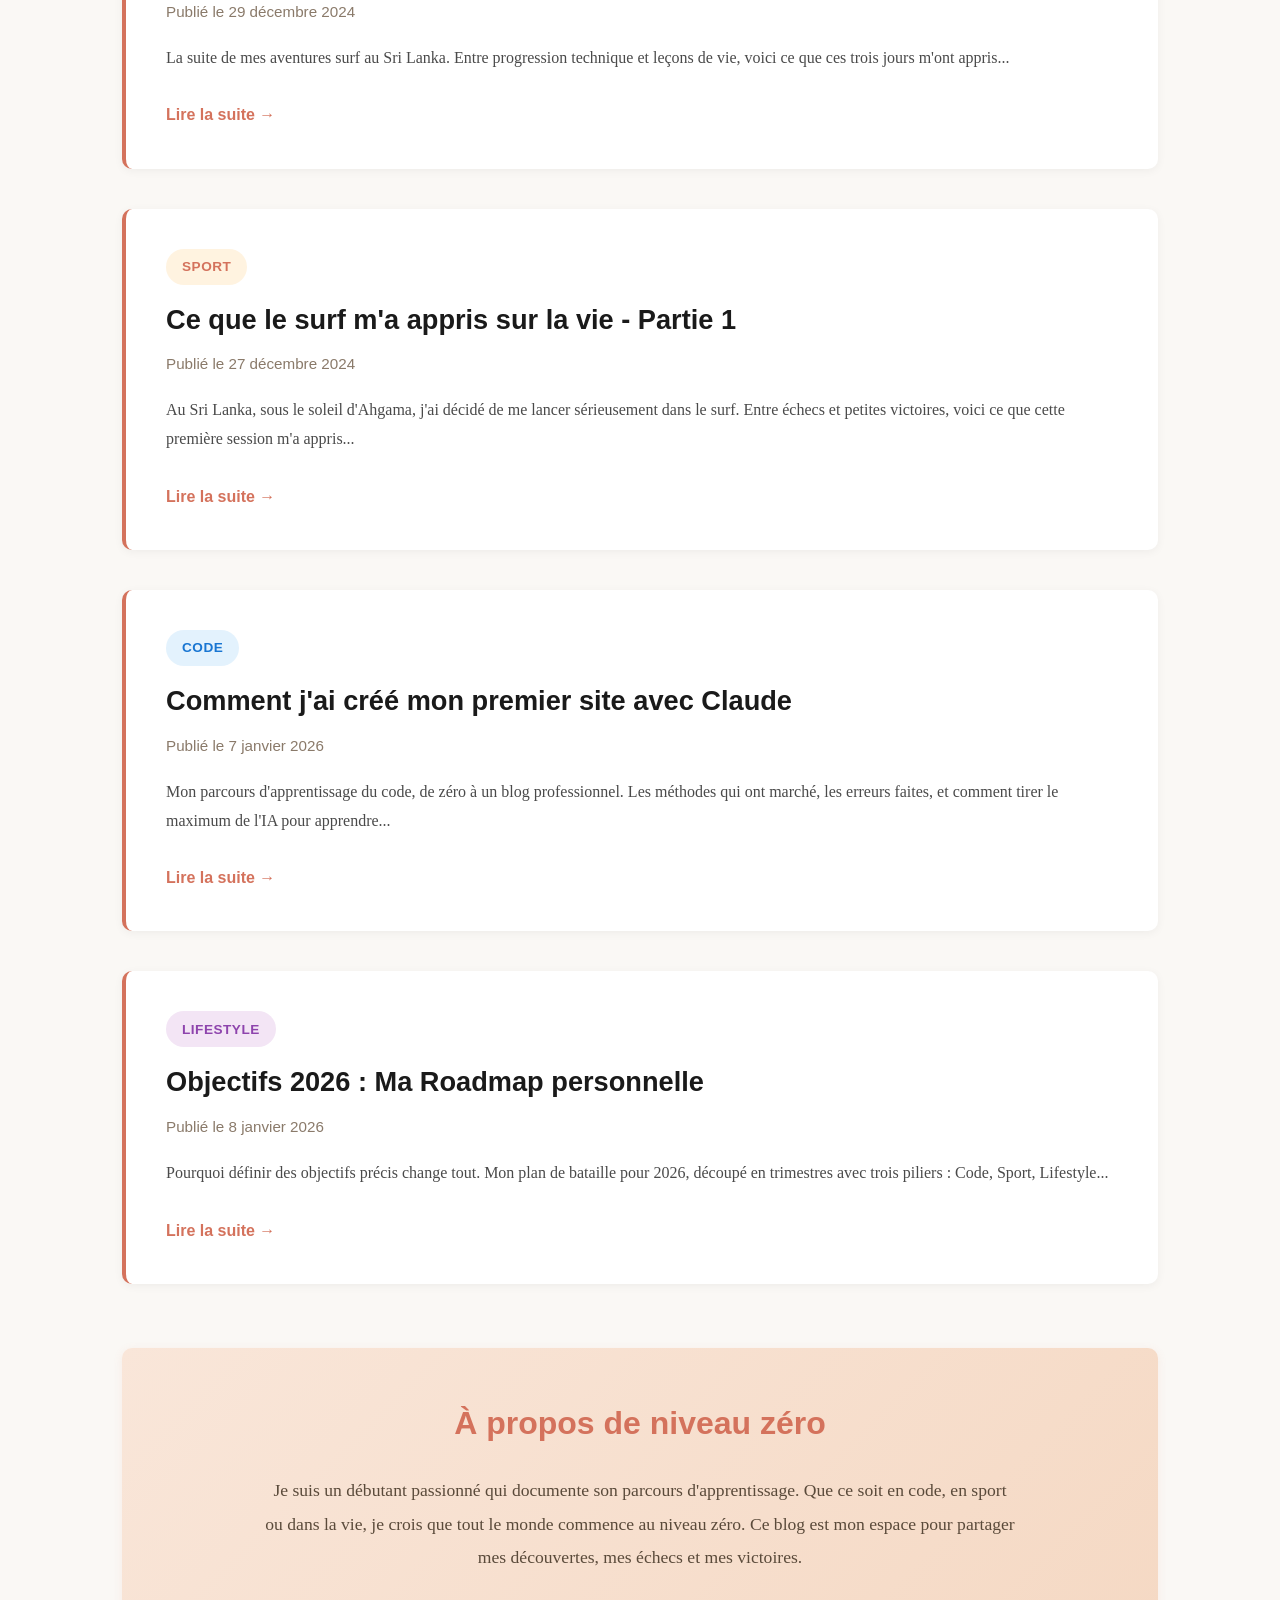
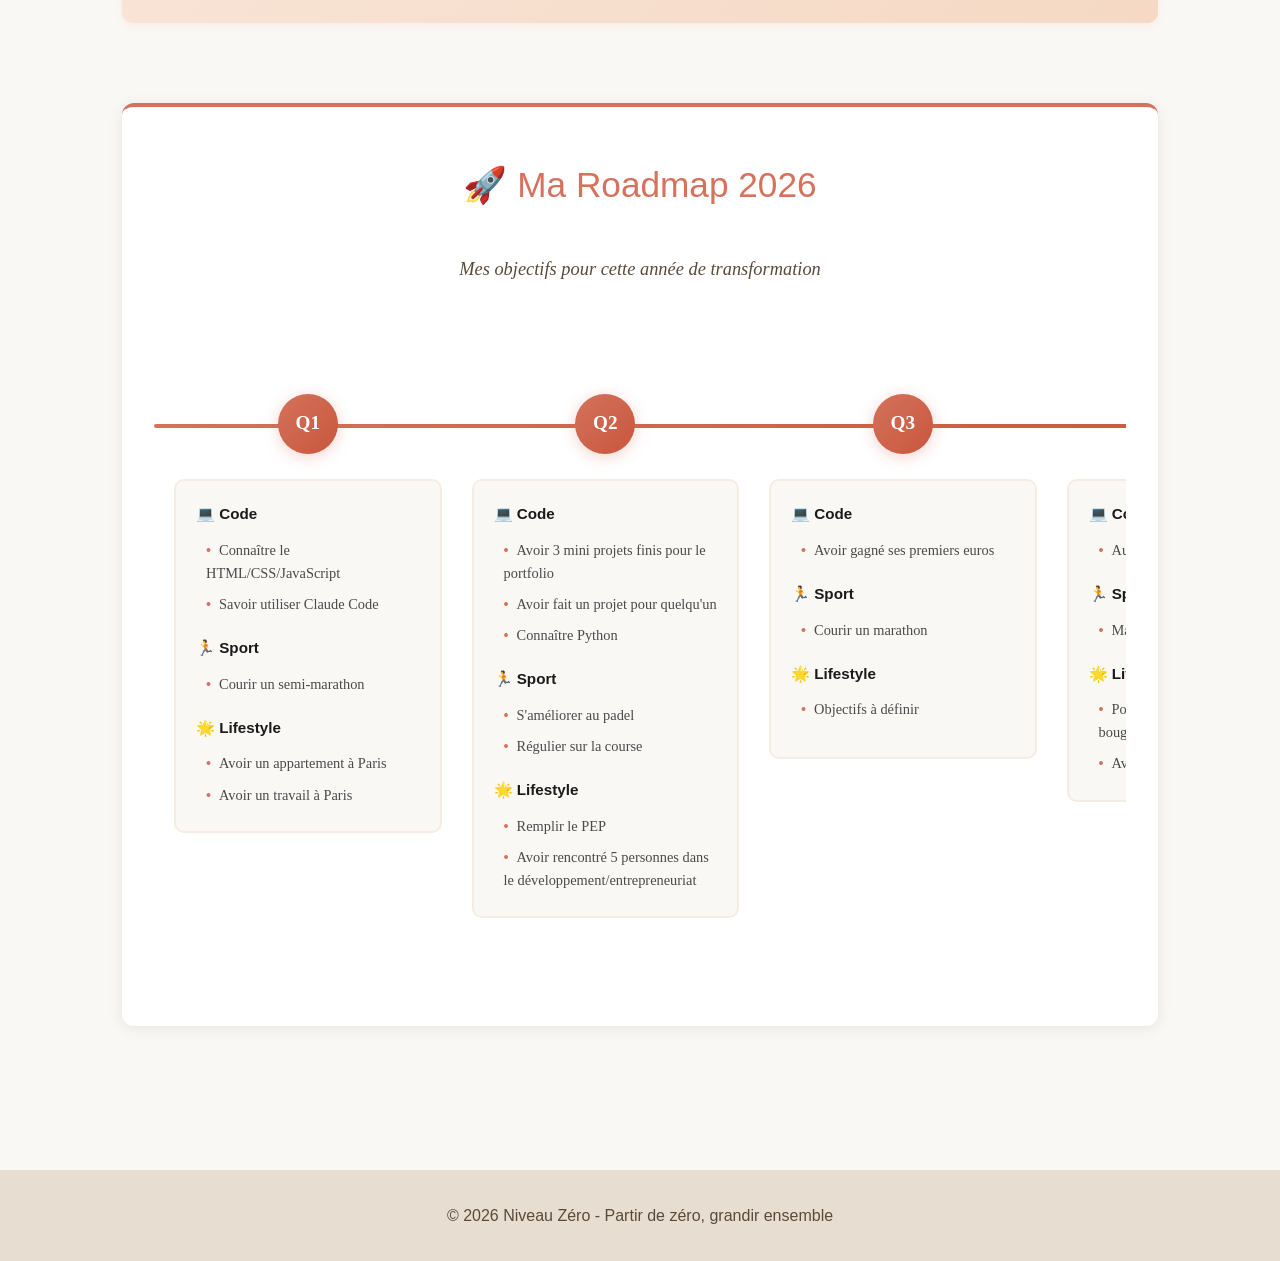
==== commit fe4699f5: "changement de la version mobile pour tout le site ajout nouvel article retour a paris" ====
--- a/index.html
+++ b/index.html
@@ -68,6 +68,15 @@
         <!-- Latest Articles -->
         <section class="latest-articles">
             <h3 class="section-title">Derniers articles</h3>
+
+
+                 <article class="article">
+    <span class="article-category code">Code</span>
+    <h2>L'installation de Git et la liaison avec GitHub</h2>
+    <div class="article-meta">Publié le 21 janvier 2026</div>
+    <p>Créer un GitHub propre, pouvoir le relier en local à mon dossier et automatiser la publication des nouvelles versions.</p>
+    <a href="articles/code/git-github.html" class="read-more">Lire la suite →</a>
+</article>
             
             <article class="article">
                 <span class="article-category sport">Sport</span>
